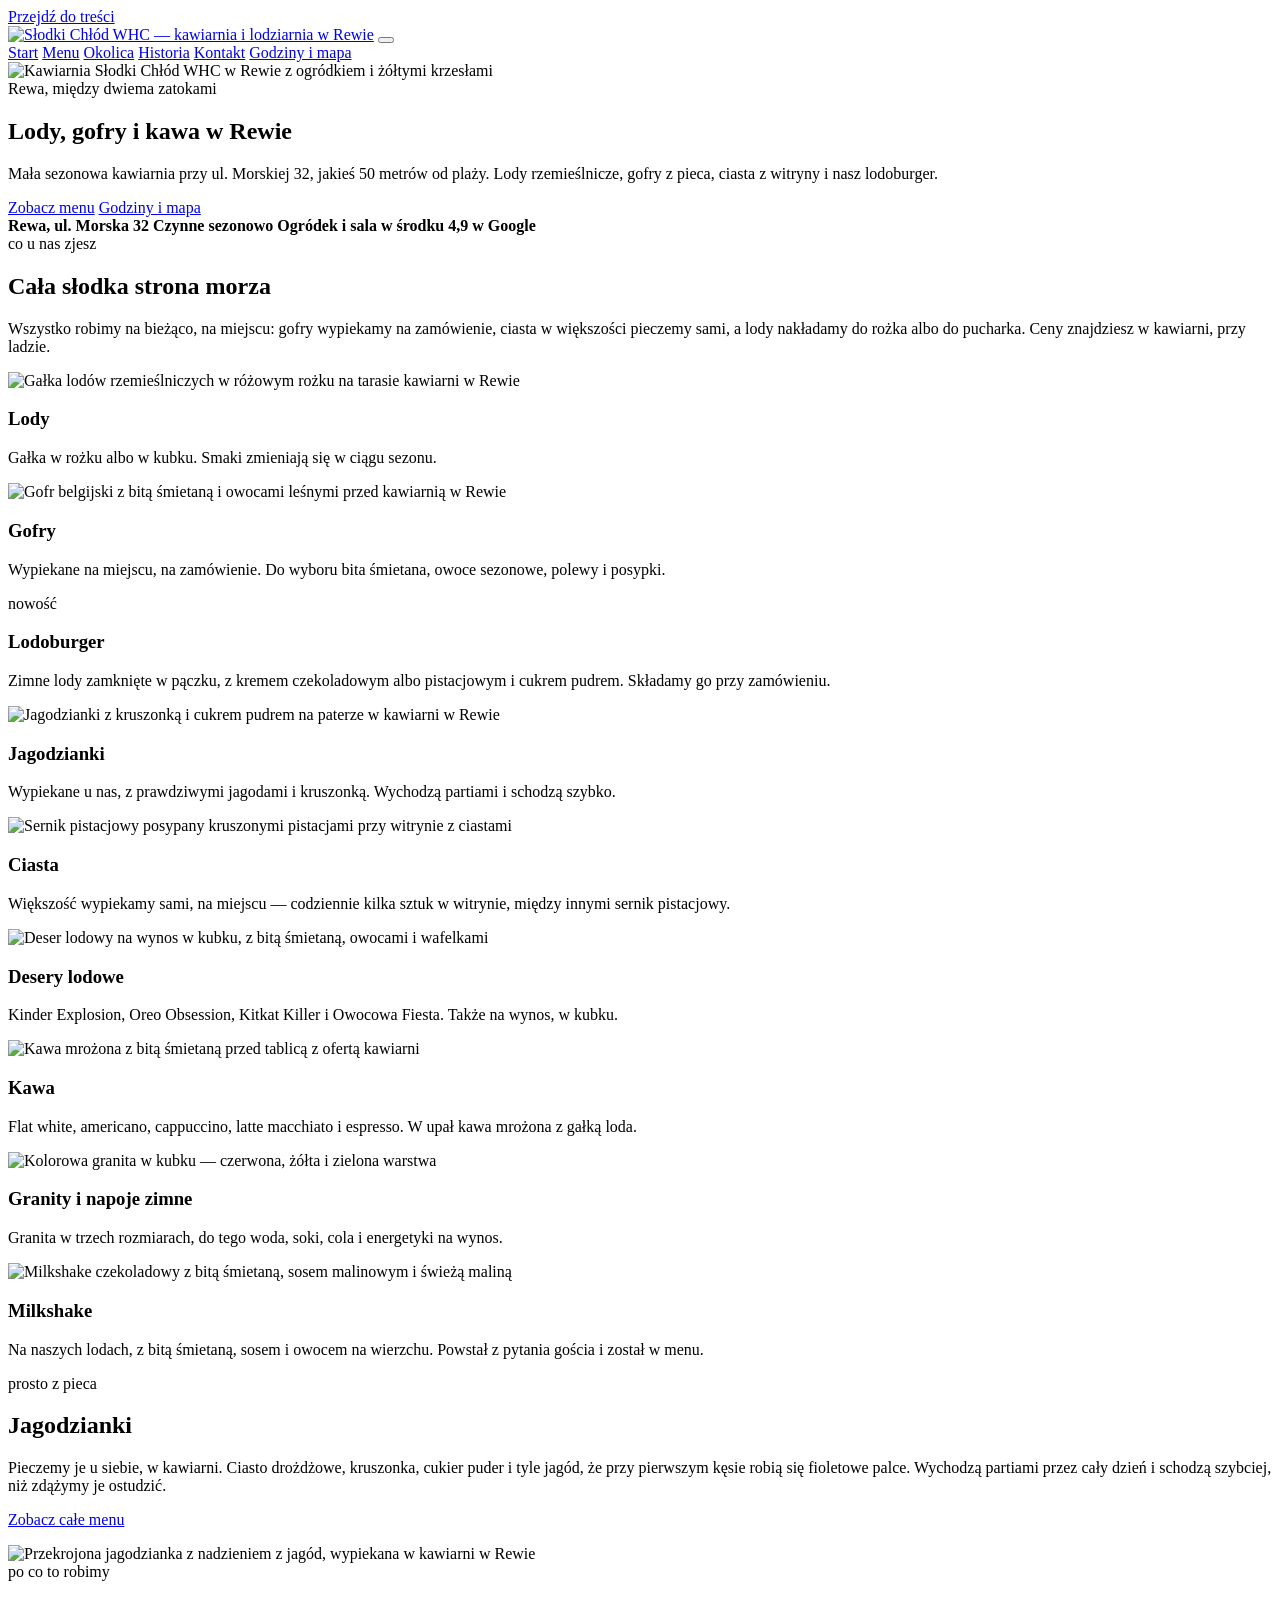
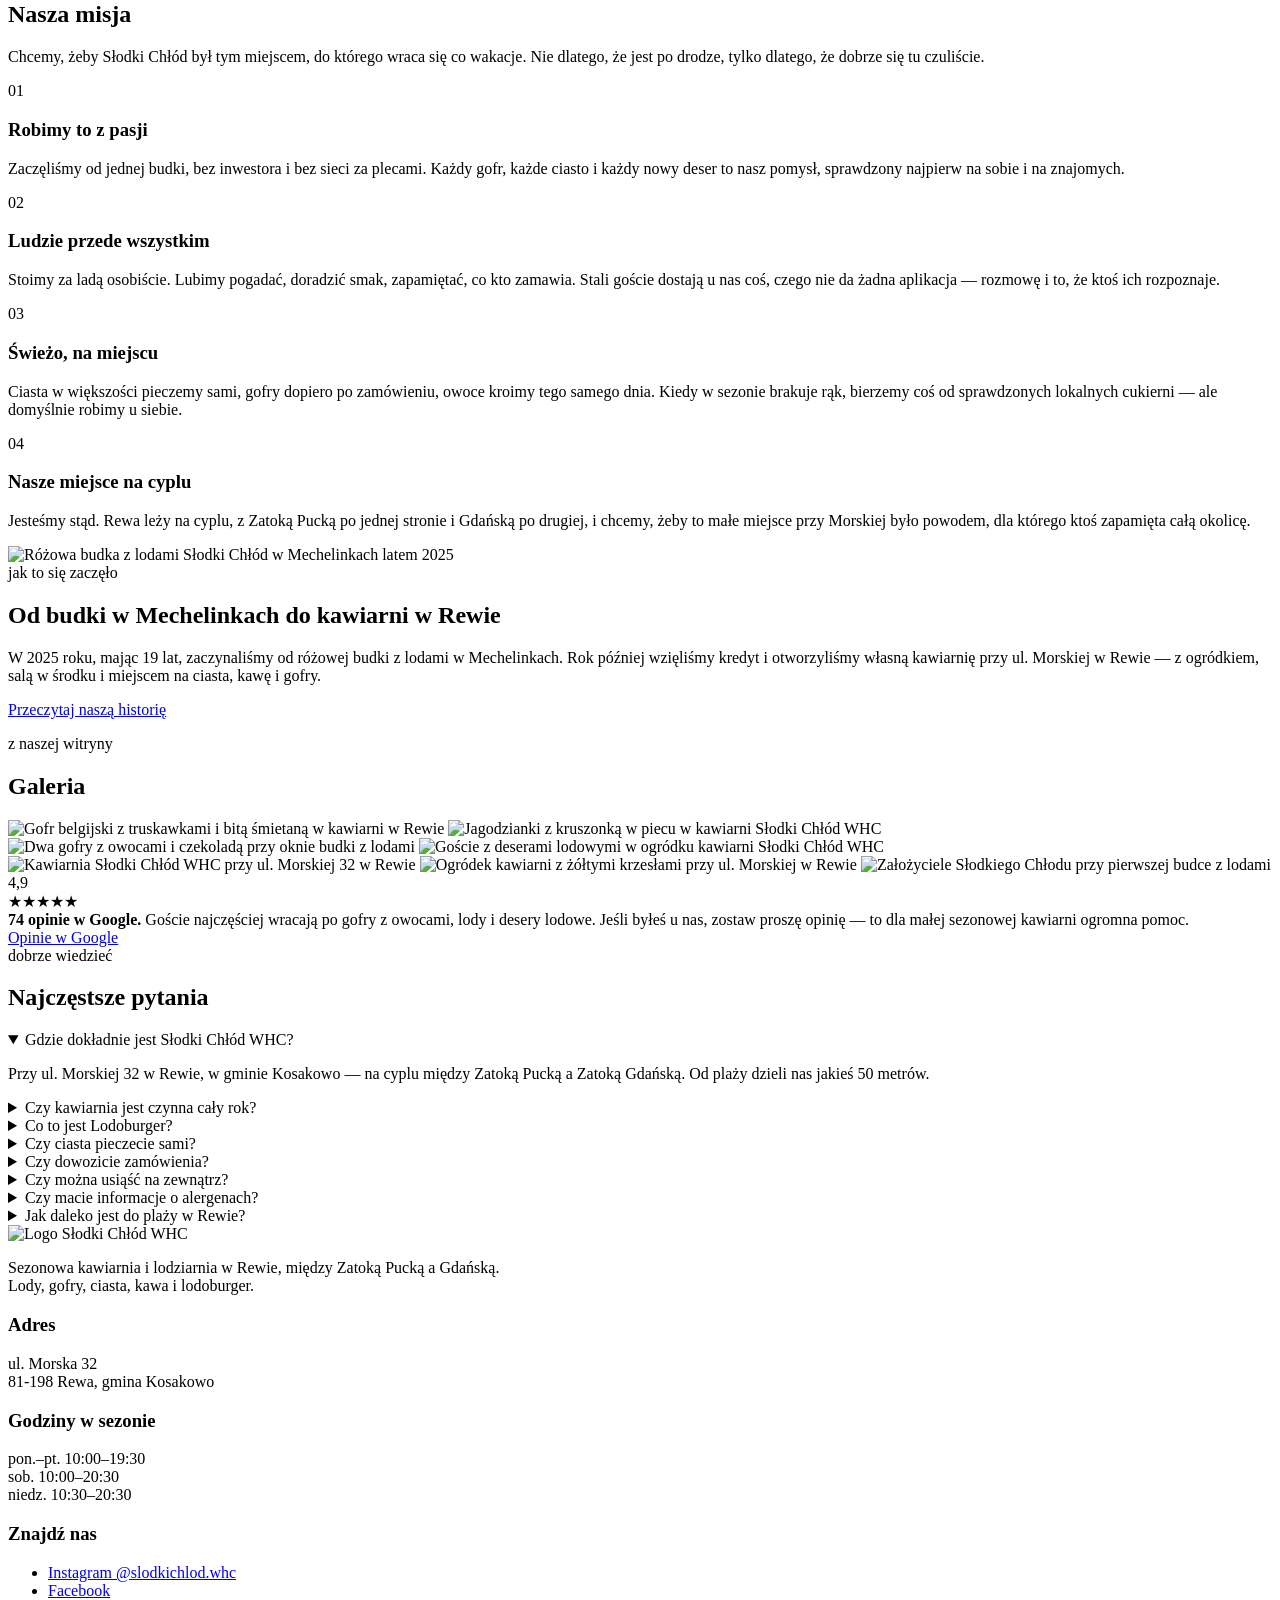
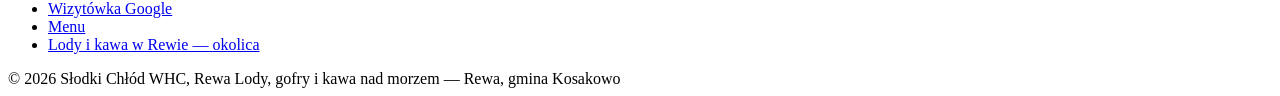
==== index.html @ b5b35a10 "pierwsza wersja strony" ====
<!DOCTYPE html>
<html lang="pl">
<head>
<meta charset="UTF-8">
<meta name="viewport" content="width=device-width, initial-scale=1">
<title>Lody, gofry i kawa w Rewie — Słodki Chłód WHC, ul. Morska 32</title>
<meta name="description" content="Sezonowa kawiarnia i lodziarnia w Rewie, między Zatoką Pucką a Gdańską. Lody rzemieślnicze, gofry belgijskie, lodoburger, ciasta, desery, granity i kawa. ul. Morska 32, 50 metrów od plaży.">
<link rel="canonical" href="https://slodkichlod.pl/index.html">
<meta name="robots" content="index, follow, max-image-preview:large">
<meta name="theme-color" content="#14283A">
<meta name="geo.region" content="PL-PM">
<meta name="geo.placename" content="Rewa">
<meta name="geo.position" content="54.6327;18.5076">

<meta property="og:type" content="website">
<meta property="og:locale" content="pl_PL">
<meta property="og:site_name" content="Słodki Chłód WHC">
<meta property="og:title" content="Lody, gofry i kawa w Rewie — Słodki Chłód WHC, ul. Morska 32">
<meta property="og:description" content="Sezonowa kawiarnia i lodziarnia w Rewie, między Zatoką Pucką a Gdańską. Lody rzemieślnicze, gofry belgijskie, lodoburger, ciasta, desery, granity i kawa. ul. Morska 32, 50 metrów od plaży.">
<meta property="og:url" content="https://slodkichlod.pl/index.html">
<meta property="og:image" content="https://slodkichlod.pl/img/hero-kawiarnia-rewa.jpg">
<meta name="twitter:card" content="summary_large_image">

<link rel="icon" href="img/favicon.svg" type="image/svg+xml">
<link rel="preconnect" href="https://fonts.googleapis.com">
<link rel="preconnect" href="https://fonts.gstatic.com" crossorigin>
<link href="https://fonts.googleapis.com/css2?family=Jost:wght@300;400;500;600&family=Caveat:wght@600&display=swap" rel="stylesheet">
<link rel="stylesheet" href="css/style.css">
<link rel="preload" as="image" href="img/hero-kawiarnia-rewa.jpg" fetchpriority="high">
<script type="application/ld+json">
{
  "@context": "https://schema.org",
  "@type": [
    "IceCreamShop",
    "CafeOrCoffeeShop"
  ],
  "@id": "https://slodkichlod.pl/#kawiarnia",
  "name": "Słodki Chłód WHC",
  "description": "Sezonowa kawiarnia i lodziarnia w Rewie, na cyplu między Zatoką Pucką a Gdańską. Lody rzemieślnicze, gofry belgijskie, lodoburger, ciasta, desery lodowe, granity i kawa.",
  "url": "https://slodkichlod.pl/",
  "image": "https://slodkichlod.pl/img/hero-kawiarnia-rewa.jpg",
  "logo": "https://slodkichlod.pl/img/og.jpg",
  "priceRange": "$$",
  "servesCuisine": [
    "Lody",
    "Desery",
    "Kawa"
  ],
  "address": {
    "@type": "PostalAddress",
    "streetAddress": "ul. Morska 32",
    "addressLocality": "Rewa",
    "postalCode": "81-198",
    "addressRegion": "pomorskie",
    "addressCountry": "PL"
  },
  "geo": {
    "@type": "GeoCoordinates",
    "latitude": 54.6327,
    "longitude": 18.5076
  },
  "hasMap": "https://maps.google.com/?cid=13379244063060758510",
  "hasMenu": "https://slodkichlod.pl/menu.html",
  "publicAccess": true,
  "smokingAllowed": false,
  "currenciesAccepted": "PLN",
  "sameAs": [
    "https://www.instagram.com/slodkichlod.whc/",
    "https://www.facebook.com/share/1Cun2fCpQW/"
  ],
  "areaServed": [
    "Rewa",
    "Mechelinki",
    "Kosakowo",
    "Mosty",
    "Pierwoszyno",
    "Puck",
    "Gdynia"
  ],
  "openingHoursSpecification": [
    {
      "@type": "OpeningHoursSpecification",
      "dayOfWeek": [
        "Monday",
        "Tuesday",
        "Wednesday",
        "Thursday",
        "Friday"
      ],
      "opens": "10:00",
      "closes": "19:30"
    },
    {
      "@type": "OpeningHoursSpecification",
      "dayOfWeek": "Saturday",
      "opens": "10:00",
      "closes": "20:30"
    },
    {
      "@type": "OpeningHoursSpecification",
      "dayOfWeek": "Sunday",
      "opens": "10:30",
      "closes": "20:30"
    }
  ]
}
</script>
<script type="application/ld+json">
{
  "@context": "https://schema.org",
  "@type": "FAQPage",
  "mainEntity": [
    {
      "@type": "Question",
      "name": "Gdzie dokładnie jest Słodki Chłód WHC?",
      "acceptedAnswer": {
        "@type": "Answer",
        "text": "Przy ul. Morskiej 32 w Rewie, w gminie Kosakowo — na cyplu między Zatoką Pucką a Zatoką Gdańską. Od plaży dzieli nas jakieś 50 metrów."
      }
    },
    {
      "@type": "Question",
      "name": "Czy kawiarnia jest czynna cały rok?",
      "acceptedAnswer": {
        "@type": "Answer",
        "text": "Nie, działamy sezonowo. Otwieramy wiosną i pracujemy przez całe wakacje aż do końca sezonu. Aktualne godziny podajemy na Instagramie @slodkichlod.whc i w wizytówce Google."
      }
    },
    {
      "@type": "Question",
      "name": "Co to jest Lodoburger?",
      "acceptedAnswer": {
        "@type": "Answer",
        "text": "Zimne lody zamknięte w pączku, z kremem czekoladowym albo pistacjowym i cukrem pudrem. Składamy go u nas, na miejscu, na świeżych pączkach."
      }
    },
    {
      "@type": "Question",
      "name": "Czy ciasta pieczecie sami?",
      "acceptedAnswer": {
        "@type": "Answer",
        "text": "Prawie wszystkie wypiekamy u siebie, w kawiarni. W szczycie sezonu zdarza się, że wspomagamy się sprawdzonymi lokalnymi dostawcami, ale domyślnie ciasto w witrynie jest nasze."
      }
    },
    {
      "@type": "Question",
      "name": "Czy dowozicie zamówienia?",
      "acceptedAnswer": {
        "@type": "Answer",
        "text": "Nie, nie mamy dowozu. Wszystko wydajemy na miejscu — możesz zjeść u nas w ogródku albo wziąć na wynos i iść z tym na plażę."
      }
    },
    {
      "@type": "Question",
      "name": "Czy można usiąść na zewnątrz?",
      "acceptedAnswer": {
        "@type": "Answer",
        "text": "Tak. Przed kawiarnią mamy ogródek ze stolikami, a w środku salę z miejscami siedzącymi."
      }
    },
    {
      "@type": "Question",
      "name": "Czy macie informacje o alergenach?",
      "acceptedAnswer": {
        "@type": "Answer",
        "text": "Tak. Pełną listę alergenów dla lodów, gofrów, dodatków i ciast udostępniamy na miejscu, wystarczy poprosić obsługę przed zamówieniem."
      }
    },
    {
      "@type": "Question",
      "name": "Jak daleko jest do plaży w Rewie?",
      "acceptedAnswer": {
        "@type": "Answer",
        "text": "Około 50 metrów. Wychodzisz od nas i praktycznie jesteś na plaży."
      }
    }
  ]
}
</script>
</head>
<body>
<a class="pomin" href="#tresc">Przejdź do treści</a>
<header class="top">
  <div class="wrap top__in">
    <a class="marka" href="index.html"><img src="img/logo.png" alt="Słodki Chłód WHC — kawiarnia i lodziarnia w Rewie" width="900" height="496"></a>
    <button class="burger" aria-label="Menu" aria-expanded="false"><span></span><span></span><span></span></button>
    <nav class="menu-gl" aria-label="Menu główne">
    <a href="index.html" aria-current="page">Start</a>
    <a href="menu.html">Menu</a>
    <a href="okolica.html">Okolica</a>
    <a href="historia.html">Historia</a>
    <a href="kontakt.html">Kontakt</a>
      <a class="top__cta" href="kontakt.html">Godziny i mapa</a>
    </nav>
  </div>
</header>
<main id="tresc">

<section class="hero">
  <img class="hero__foto" src="img/hero-kawiarnia-rewa.jpg" alt="Kawiarnia Słodki Chłód WHC w Rewie z ogródkiem i żółtymi krzesłami" width="1700" height="956" fetchpriority="high">
  <div class="wrap hero__in">
    <span class="reka reka--jasny">Rewa, między dwiema zatokami</span>
    <h1>Lody, gofry i kawa w Rewie</h1>
    <p>Mała sezonowa kawiarnia przy ul. Morskiej 32, jakieś 50 metrów od plaży. Lody rzemieślnicze, gofry z pieca, ciasta z witryny i nasz lodoburger.</p>
    <div class="hero__akcje">
      <a class="btn" href="menu.html">Zobacz menu</a>
      <a class="btn btn--duch" href="kontakt.html">Godziny i mapa</a>
    </div>
  </div>
</section>

<div class="pasek">
  <div class="wrap pasek__in">
    <span><strong>Rewa, ul. Morska 32</strong></span>
    <span><strong>Czynne sezonowo</strong></span>
    <span><strong>Ogródek i sala w środku</strong></span>
    <span><strong>4,9 w Google</strong></span>
  </div>
</div>

<section>
  <div class="wrap">
    <div class="sek__glowa reveal">
      <span class="reka">co u nas zjesz</span>
      <h2>Cała słodka strona morza</h2>
      <p class="lead">Wszystko robimy na bieżąco, na miejscu: gofry wypiekamy na zamówienie, ciasta w większości pieczemy sami, a lody nakładamy do rożka albo do pucharka. Ceny znajdziesz w kawiarni, przy ladzie.</p>
    </div>
    <div class="kafle">
      <article class="kafel reveal">
        <img src="img/lody-rzemieslnicze-rewa.jpg" alt="Gałka lodów rzemieślniczych w różowym rożku na tarasie kawiarni w Rewie" loading="lazy" width="1275" height="1700">
        <div class="kafel__tresc"><h3>Lody</h3><p>Gałka w rożku albo w kubku. Smaki zmieniają się w ciągu sezonu.</p></div>
      </article>
      <article class="kafel reveal">
        <img src="img/gofr-owoce-lesne.jpg" alt="Gofr belgijski z bitą śmietaną i owocami leśnymi przed kawiarnią w Rewie" loading="lazy" width="956" height="1700">
        <div class="kafel__tresc"><h3>Gofry</h3><p>Wypiekane na miejscu, na zamówienie. Do wyboru bita śmietana, owoce sezonowe, polewy i posypki.</p></div>
      </article>
      <article class="kafel kafel--tekst reveal">
        <div class="kafel__tresc">
          <span class="reka reka--jasny">nowość</span>
          <h3>Lodoburger</h3>
          <p>Zimne lody zamknięte w pączku, z kremem czekoladowym albo pistacjowym i cukrem pudrem. Składamy go przy zamówieniu.</p>
        </div>
      </article>
      <article class="kafel reveal">
        <img src="img/jagodzianki-patera.jpg" alt="Jagodzianki z kruszonką i cukrem pudrem na paterze w kawiarni w Rewie" loading="lazy" width="1275" height="1700">
        <div class="kafel__tresc"><h3>Jagodzianki</h3><p>Wypiekane u nas, z prawdziwymi jagodami i kruszonką. Wychodzą partiami i schodzą szybko.</p></div>
      </article>
      <article class="kafel reveal">
        <img src="img/sernik-pistacjowy.jpg" alt="Sernik pistacjowy posypany kruszonymi pistacjami przy witrynie z ciastami" loading="lazy" width="534" height="950">
        <div class="kafel__tresc"><h3>Ciasta</h3><p>Większość wypiekamy sami, na miejscu — codziennie kilka sztuk w witrynie, między innymi sernik pistacjowy.</p></div>
      </article>
      <article class="kafel reveal">
        <img src="img/deser-na-wynos.jpg" alt="Deser lodowy na wynos w kubku, z bitą śmietaną, owocami i wafelkami" loading="lazy" width="562" height="1000">
        <div class="kafel__tresc"><h3>Desery lodowe</h3><p>Kinder Explosion, Oreo Obsession, Kitkat Killer i Owocowa Fiesta. Także na wynos, w kubku.</p></div>
      </article>
      <article class="kafel reveal">
        <img src="img/kawa-mrozona.jpg" alt="Kawa mrożona z bitą śmietaną przed tablicą z ofertą kawiarni" loading="lazy" width="750" height="1000">
        <div class="kafel__tresc"><h3>Kawa</h3><p>Flat white, americano, cappuccino, latte macchiato i espresso. W upał kawa mrożona z gałką loda.</p></div>
      </article>
      <article class="kafel reveal">
        <img src="img/granita.jpg" alt="Kolorowa granita w kubku — czerwona, żółta i zielona warstwa" loading="lazy" width="1900" height="1267">
        <div class="kafel__tresc"><h3>Granity i napoje zimne</h3><p>Granita w trzech rozmiarach, do tego woda, soki, cola i energetyki na wynos.</p></div>
      </article>
      <article class="kafel reveal">
        <img src="img/milkshake.jpg" alt="Milkshake czekoladowy z bitą śmietaną, sosem malinowym i świeżą maliną" loading="lazy" width="1080" height="1409">
        <div class="kafel__tresc"><h3>Milkshake</h3><p>Na naszych lodach, z bitą śmietaną, sosem i owocem na wierzchu. Powstał z pytania gościa i został w menu.</p></div>
      </article>
    </div>
  </div>
</section>

<section class="tablica">
  <div class="wrap">
    <div class="duo">
      <div class="reveal">
        <span class="reka reka--jasny">prosto z pieca</span>
        <h2>Jagodzianki</h2>
        <p>Pieczemy je u siebie, w kawiarni. Ciasto drożdżowe, kruszonka, cukier puder i tyle jagód, że przy pierwszym kęsie robią się fioletowe palce. Wychodzą partiami przez cały dzień i schodzą szybciej, niż zdążymy je ostudzić.</p>
        <p><a class="btn" href="menu.html">Zobacz całe menu</a></p>
      </div>
      <img class="reveal" src="img/jagodzianka-przekroj.jpg" alt="Przekrojona jagodzianka z nadzieniem z jagód, wypiekana w kawiarni w Rewie" loading="lazy" width="1200" height="1600">
    </div>
  </div>
</section>

<section class="misja">
  <div class="wrap">
    <div class="sek__glowa reveal">
      <span class="reka">po co to robimy</span>
      <h2>Nasza misja</h2>
      <p class="lead">Chcemy, żeby Słodki Chłód był tym miejscem, do którego wraca się co wakacje. Nie dlatego, że jest po drodze, tylko dlatego, że dobrze się tu czuliście.</p>
    </div>
    <div class="wartosci">
      <div class="wartosc reveal">
        <span class="wartosc__nr">01</span>
        <h3>Robimy to z pasji</h3>
        <p>Zaczęliśmy od jednej budki, bez inwestora i bez sieci za plecami. Każdy gofr, każde ciasto i każdy nowy deser to nasz pomysł, sprawdzony najpierw na sobie i na znajomych.</p>
      </div>
      <div class="wartosc reveal">
        <span class="wartosc__nr">02</span>
        <h3>Ludzie przede wszystkim</h3>
        <p>Stoimy za ladą osobiście. Lubimy pogadać, doradzić smak, zapamiętać, co kto zamawia. Stali goście dostają u nas coś, czego nie da żadna aplikacja — rozmowę i to, że ktoś ich rozpoznaje.</p>
      </div>
      <div class="wartosc reveal">
        <span class="wartosc__nr">03</span>
        <h3>Świeżo, na miejscu</h3>
        <p>Ciasta w większości pieczemy sami, gofry dopiero po zamówieniu, owoce kroimy tego samego dnia. Kiedy w sezonie brakuje rąk, bierzemy coś od sprawdzonych lokalnych cukierni — ale domyślnie robimy u siebie.</p>
      </div>
      <div class="wartosc reveal">
        <span class="wartosc__nr">04</span>
        <h3>Nasze miejsce na cyplu</h3>
        <p>Jesteśmy stąd. Rewa leży na cyplu, z Zatoką Pucką po jednej stronie i Gdańską po drugiej, i chcemy, żeby to małe miejsce przy Morskiej było powodem, dla którego ktoś zapamięta całą okolicę.</p>
      </div>
    </div>
  </div>
</section>

<section>
  <div class="wrap">
    <div class="duo duo--szeroki">
      <img class="reveal" src="img/budka-mechelinki.jpg" alt="Różowa budka z lodami Słodki Chłód w Mechelinkach latem 2025" loading="lazy" width="1000" height="750">
      <div class="reveal">
        <span class="reka">jak to się zaczęło</span>
        <h2>Od budki w Mechelinkach do kawiarni w Rewie</h2>
        <p>W 2025 roku, mając 19 lat, zaczynaliśmy od różowej budki z lodami w Mechelinkach. Rok później wzięliśmy kredyt i otworzyliśmy własną kawiarnię przy ul. Morskiej w Rewie — z ogródkiem, salą w środku i miejscem na ciasta, kawę i gofry.</p>
        <p><a class="btn btn--ciemny" href="historia.html">Przeczytaj naszą historię</a></p>
      </div>
    </div>
  </div>
</section>

<section style="padding-top:0">
  <div class="wrap">
    <div class="sek__glowa reveal">
      <span class="reka">z naszej witryny</span>
      <h2>Galeria</h2>
    </div>
    <div class="galeria reveal">
  <img src="img/gofr-truskawki.jpg" alt="Gofr belgijski z truskawkami i bitą śmietaną w kawiarni w Rewie" loading="lazy" width="1275" height="1700">
  <img src="img/jagodzianki-piekarnik.jpg" alt="Jagodzianki z kruszonką w piecu w kawiarni Słodki Chłód WHC" loading="lazy" width="1600" height="1200">
  <img src="img/gofry-przy-budce.jpg" alt="Dwa gofry z owocami i czekoladą przy oknie budki z lodami" loading="lazy" width="648" height="1000">
  <img src="img/goscie-desery.jpg" alt="Goście z deserami lodowymi w ogródku kawiarni Słodki Chłód WHC" loading="lazy" width="1275" height="1700">
  <img src="img/kawiarnia-front.jpg" alt="Kawiarnia Słodki Chłód WHC przy ul. Morskiej 32 w Rewie" loading="lazy" width="1200" height="675">
  <img src="img/kawiarnia-ogrodek.jpg" alt="Ogródek kawiarni z żółtymi krzesłami przy ul. Morskiej w Rewie" loading="lazy" width="950" height="534">
  <img src="img/zalozyciele-budka.jpg" alt="Założyciele Słodkiego Chłodu przy pierwszej budce z lodami" loading="lazy" width="759" height="1000">
    </div>
  </div>
</section>

<section style="padding-top:0">
  <div class="wrap">
    <div class="ocena reveal">
      <div>
        <div class="ocena__nota">4,9</div>
        <div class="gwiazdki" aria-hidden="true">★★★★★</div>
      </div>
      <div style="flex:1;min-width:240px">
        <p style="margin:0"><strong>74 opinie w Google.</strong> Goście najczęściej wracają po gofry z owocami, lody i desery lodowe. Jeśli byłeś u nas, zostaw proszę opinię — to dla małej sezonowej kawiarni ogromna pomoc.</p>
      </div>
      <a class="btn btn--ciemny" href="https://maps.google.com/?cid=13379244063060758510" rel="noopener">Opinie w Google</a>
    </div>
  </div>
</section>

<section style="padding-top:0">
  <div class="wrap">
    <div class="sek__glowa reveal">
      <span class="reka">dobrze wiedzieć</span>
      <h2>Najczęstsze pytania</h2>
    </div>
    <div class="faq reveal">
      <details open><summary>Gdzie dokładnie jest Słodki Chłód WHC?</summary><p>Przy ul. Morskiej 32 w Rewie, w gminie Kosakowo — na cyplu między Zatoką Pucką a Zatoką Gdańską. Od plaży dzieli nas jakieś 50 metrów.</p></details>
      <details><summary>Czy kawiarnia jest czynna cały rok?</summary><p>Nie, działamy sezonowo. Otwieramy wiosną i pracujemy przez całe wakacje aż do końca sezonu. Aktualne godziny podajemy na Instagramie i w wizytówce Google.</p></details>
      <details><summary>Co to jest Lodoburger?</summary><p>Zimne lody zamknięte w pączku, z kremem czekoladowym albo pistacjowym i cukrem pudrem. Składamy go u nas, na miejscu, na świeżych pączkach.</p></details>
      <details><summary>Czy ciasta pieczecie sami?</summary><p>Prawie wszystkie wypiekamy u siebie, w kawiarni. W szczycie sezonu zdarza się, że wspomagamy się sprawdzonymi lokalnymi dostawcami, ale domyślnie ciasto w witrynie jest nasze.</p></details>
      <details><summary>Czy dowozicie zamówienia?</summary><p>Nie, nie mamy dowozu. Wszystko wydajemy na miejscu — możesz zjeść u nas w ogródku albo wziąć na wynos i iść z tym na plażę.</p></details>
      <details><summary>Czy można usiąść na zewnątrz?</summary><p>Tak. Przed kawiarnią mamy ogródek ze stolikami, a w środku salę z miejscami siedzącymi.</p></details>
      <details><summary>Czy macie informacje o alergenach?</summary><p>Tak. Pełną listę alergenów dla lodów, gofrów, dodatków i ciast udostępniamy na miejscu — wystarczy poprosić obsługę przed zamówieniem.</p></details>
      <details><summary>Jak daleko jest do plaży w Rewie?</summary><p>Około 50 metrów. Wychodzisz od nas i praktycznie jesteś na plaży.</p></details>
    </div>
  </div>
</section>
</main>
<footer class="stopka">
  <div class="wrap">
    <div class="stopka__siatka">
      <div>
        <img class="stopka__logo" src="img/logo-jasne.png" alt="Logo Słodki Chłód WHC" width="900" height="496" loading="lazy">
        <p>Sezonowa kawiarnia i lodziarnia w Rewie, między Zatoką Pucką a Gdańską.<br>Lody, gofry, ciasta, kawa i lodoburger.</p>
      </div>
      <div>
        <h3>Adres</h3>
        <p>ul. Morska 32<br>81-198 Rewa, gmina Kosakowo</p>
      </div>
      <div>
        <h3>Godziny w sezonie</h3>
        <p>pon.–pt. 10:00–19:30<br>sob. 10:00–20:30<br>niedz. 10:30–20:30</p>
      </div>
      <div>
        <h3>Znajdź nas</h3>
        <ul>
          <li><a href="https://www.instagram.com/slodkichlod.whc/" rel="noopener">Instagram @slodkichlod.whc</a></li>
          <li><a href="https://www.facebook.com/share/1Cun2fCpQW/" rel="noopener">Facebook</a></li>
          <li><a href="https://maps.google.com/?cid=13379244063060758510" rel="noopener">Wizytówka Google</a></li>
          <li><a href="menu.html">Menu</a></li>
          <li><a href="okolica.html">Lody i kawa w Rewie — okolica</a></li>
        </ul>
      </div>
    </div>
    <div class="stopka__dol">
      <span>© 2026 Słodki Chłód WHC, Rewa</span>
      <span>Lody, gofry i kawa nad morzem — Rewa, gmina Kosakowo</span>
    </div>
  </div>
</footer>
<script src="js/main.js"></script>
</body>
</html>
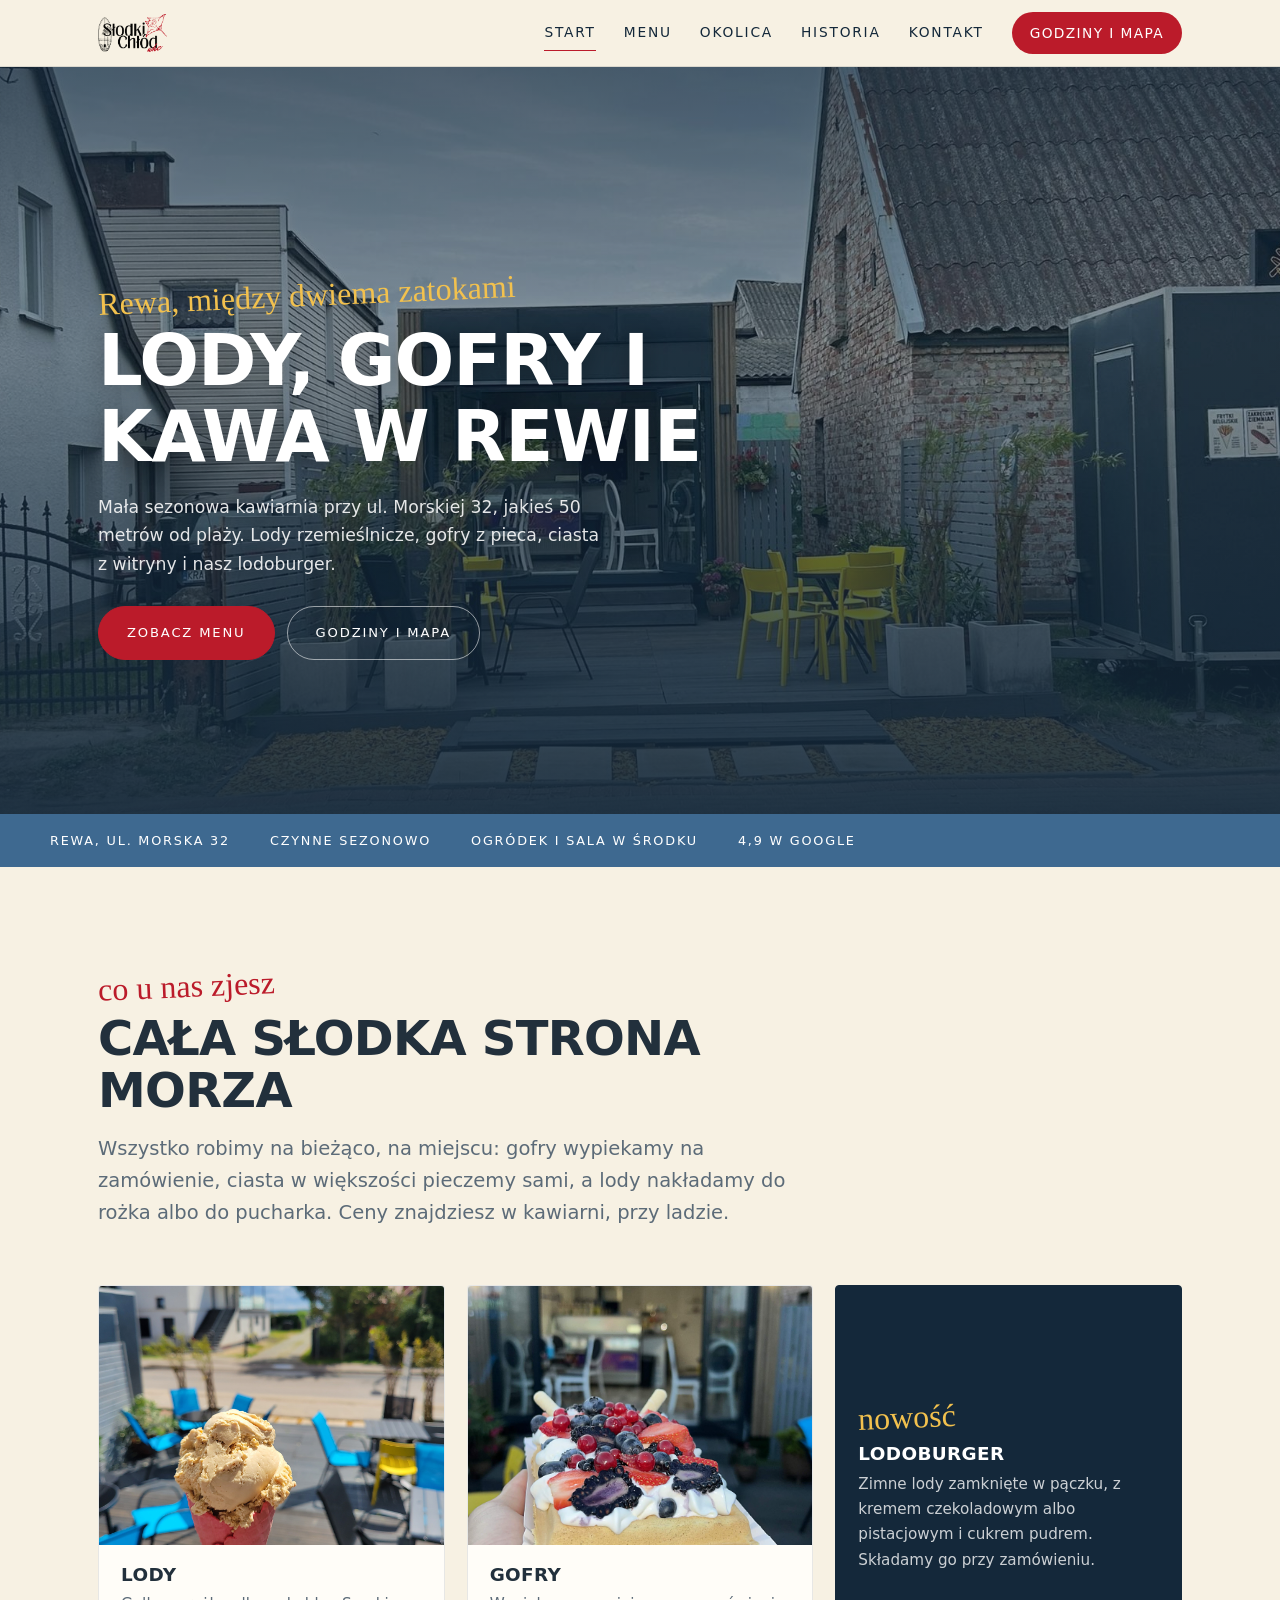
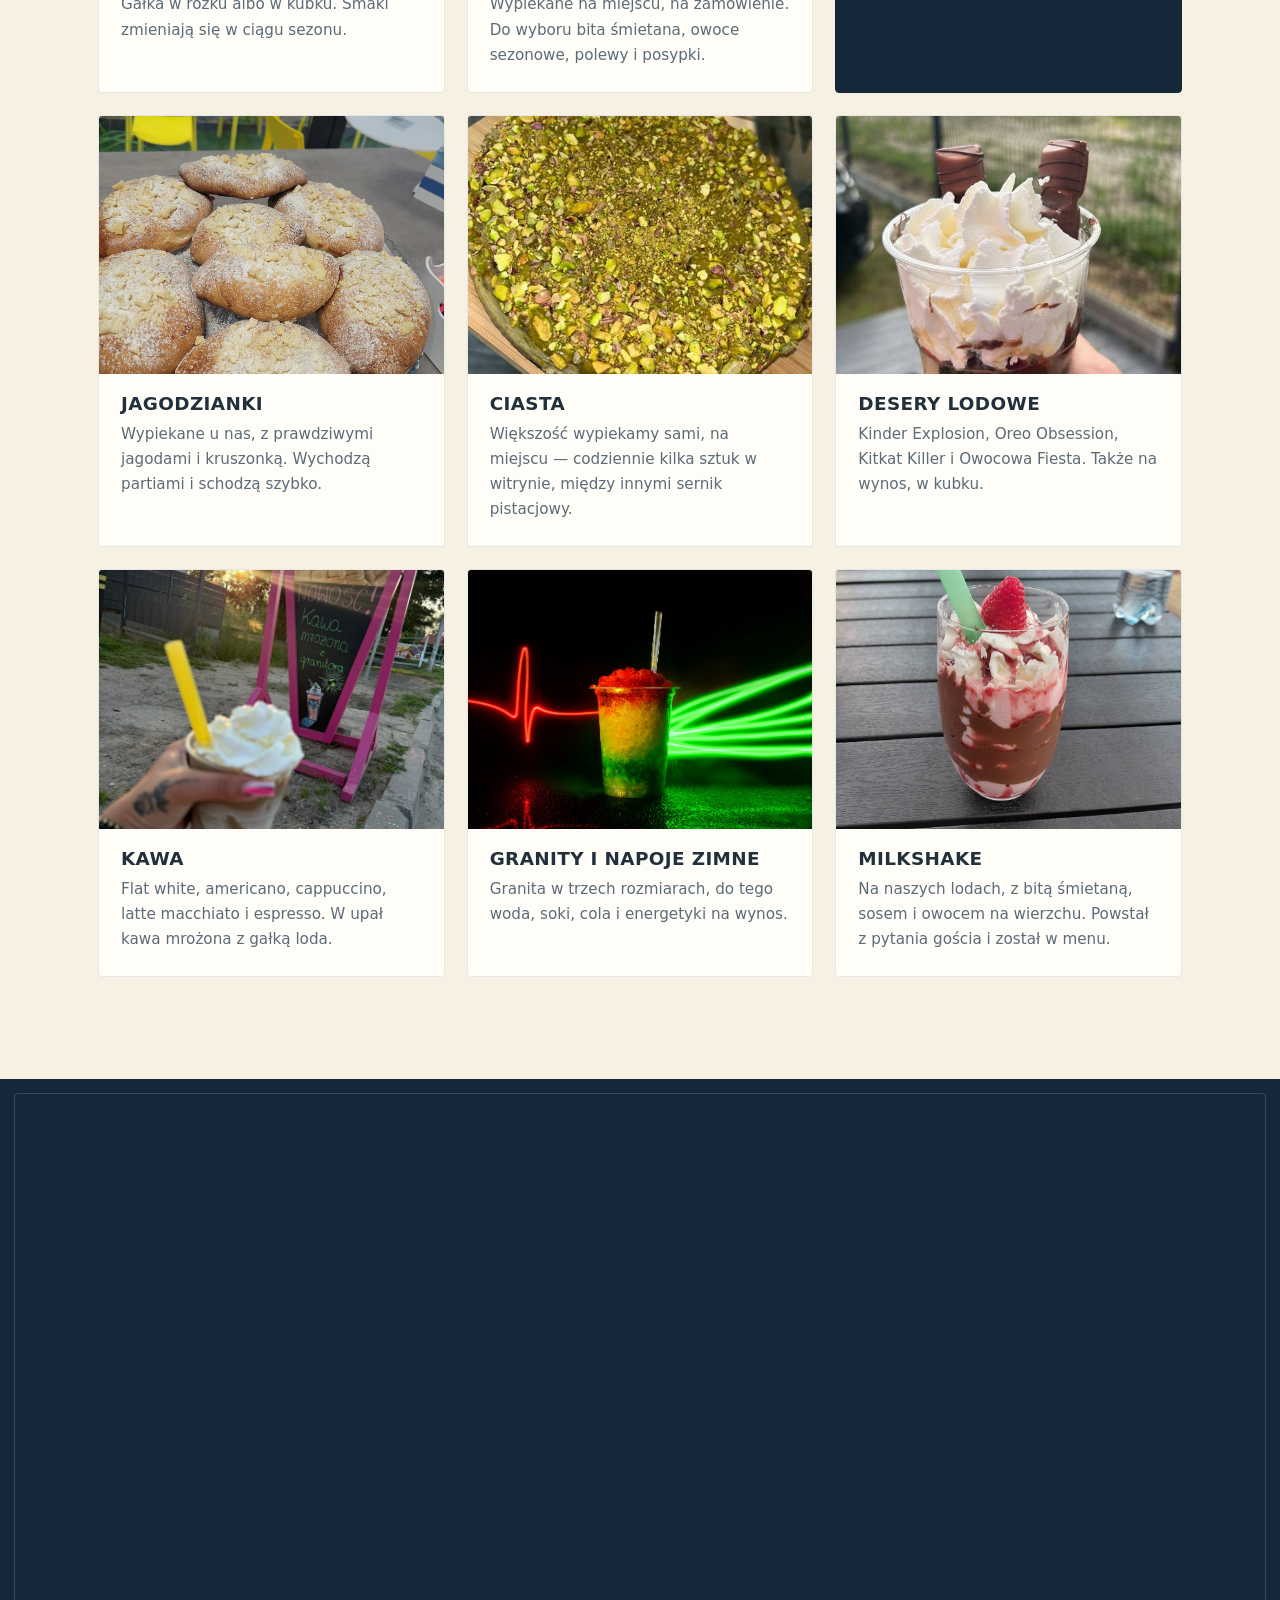
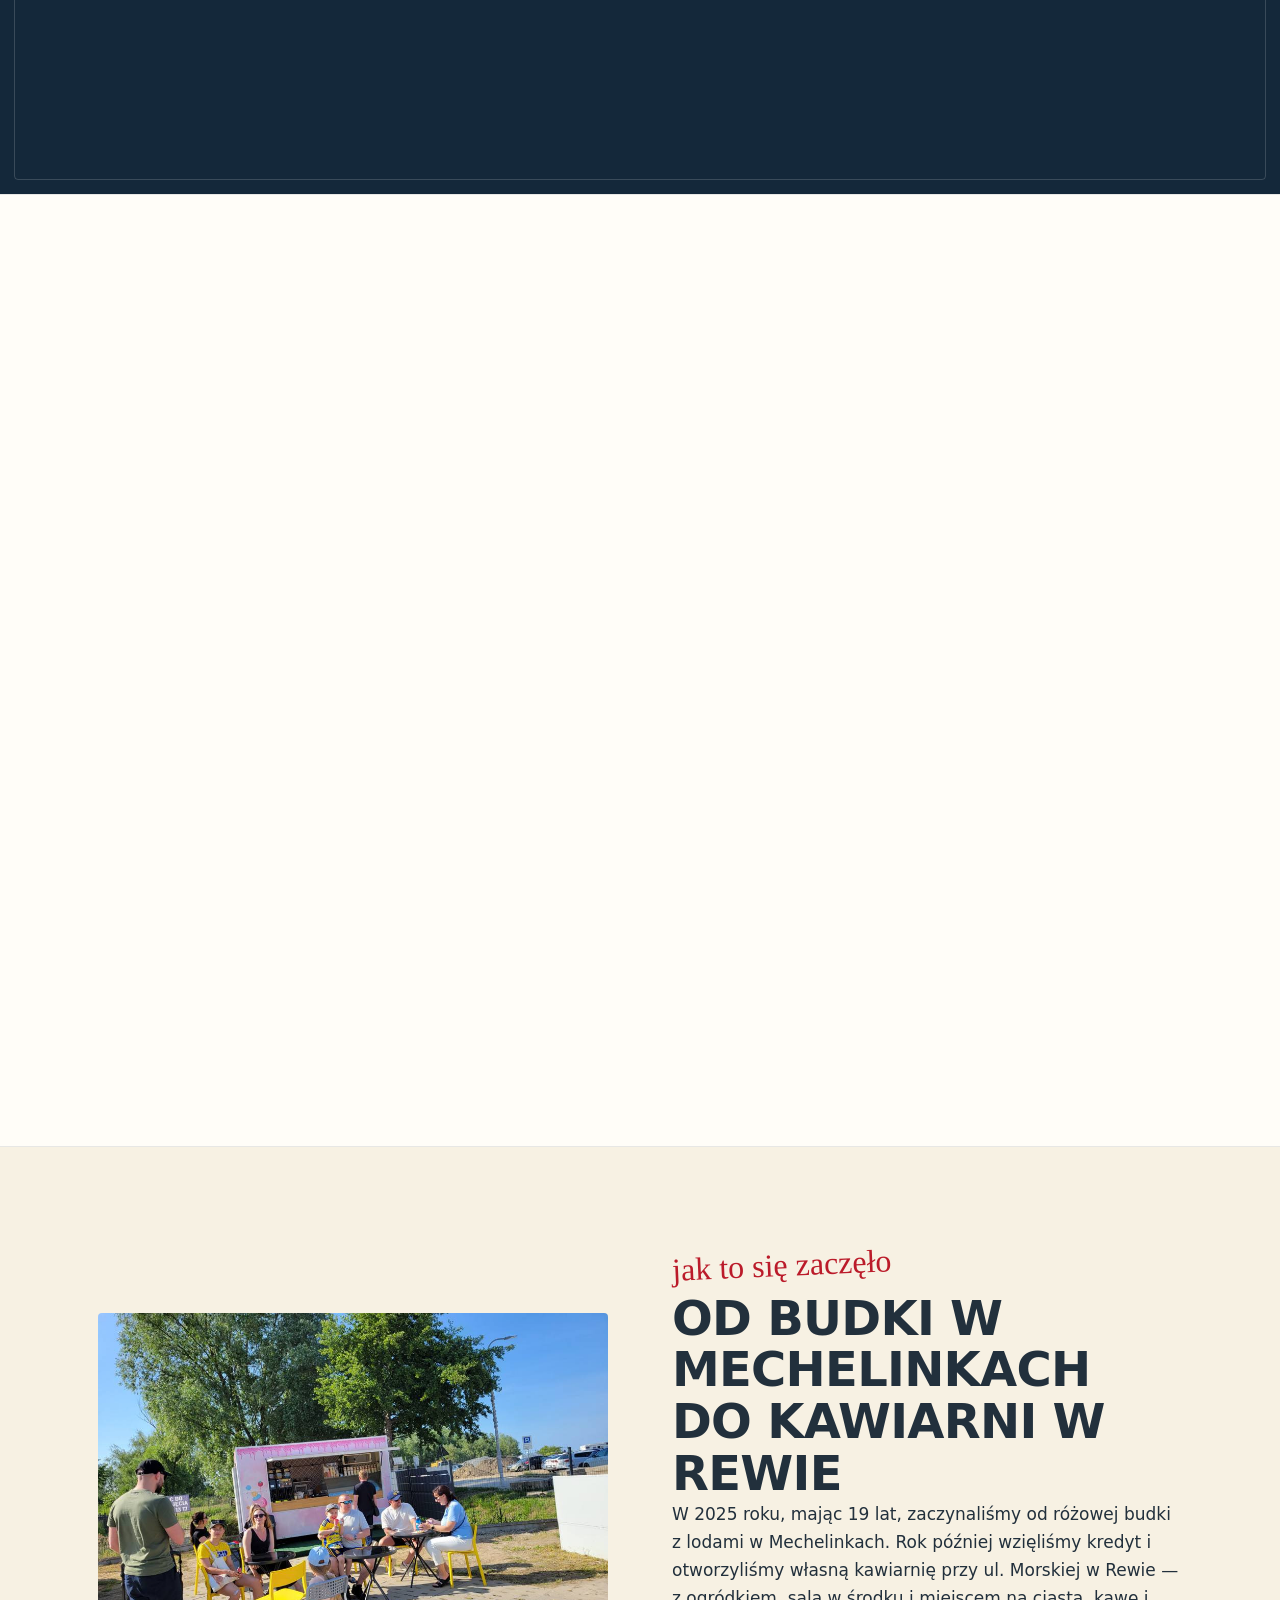
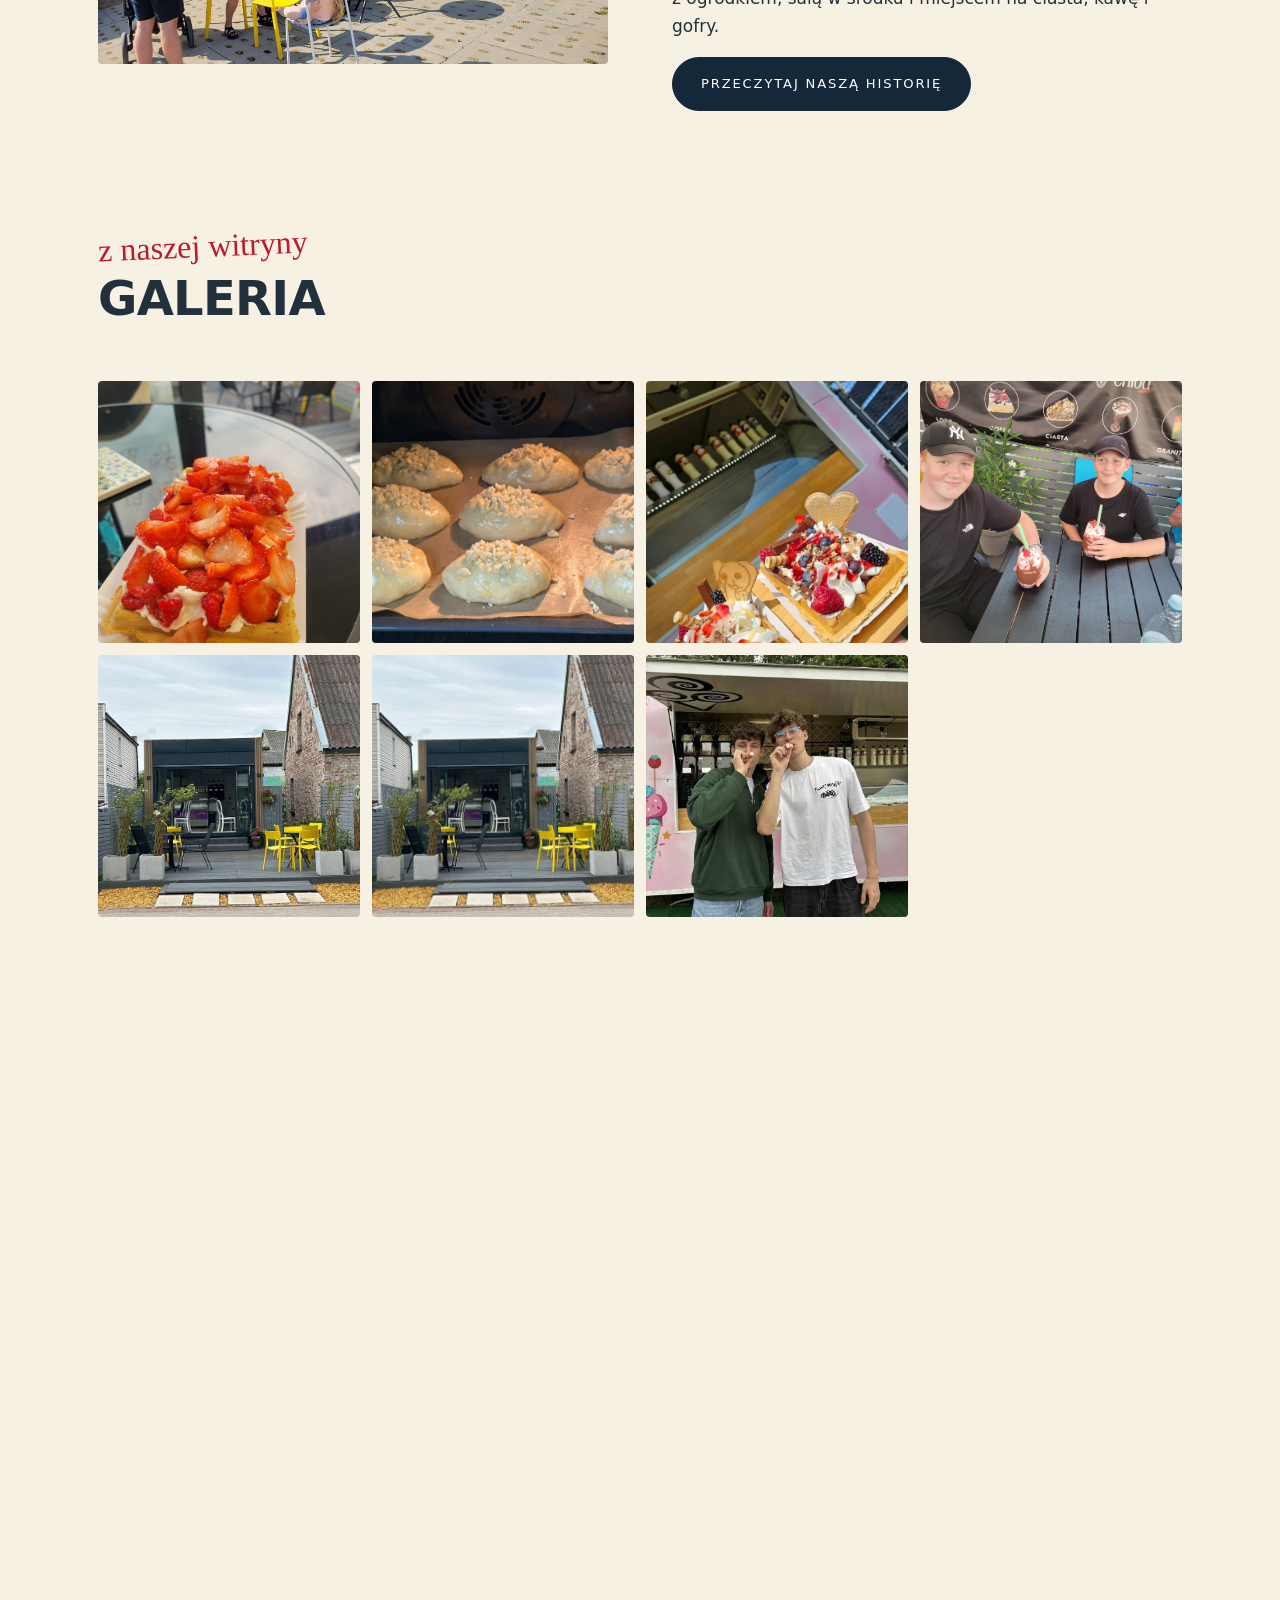
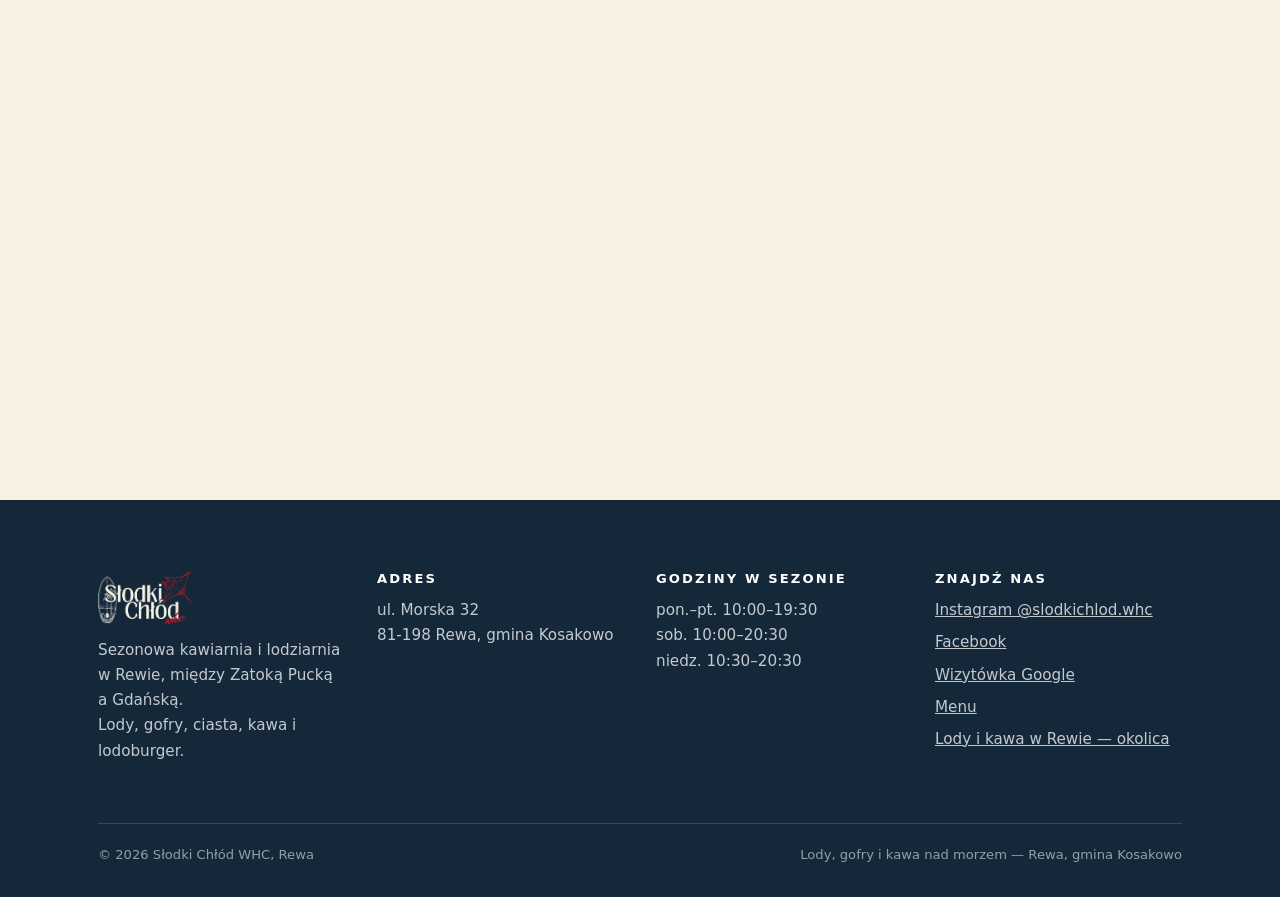
==== commit fbea921d: "Kotwica #godziny + poprawiony link do wizytowki Google" ====
--- a/index.html
+++ b/index.html
@@ -59,7 +59,7 @@
     "latitude": 54.6327,
     "longitude": 18.5076
   },
-  "hasMap": "https://maps.google.com/?cid=13379244063060758510",
+  "hasMap": "https://maps.google.com/?cid=13379716697447746030",
   "hasMenu": "https://slodkichlod.pl/menu.html",
   "publicAccess": true,
   "smokingAllowed": false,
@@ -190,7 +190,7 @@
     <a href="okolica.html">Okolica</a>
     <a href="historia.html">Historia</a>
     <a href="kontakt.html">Kontakt</a>
-      <a class="top__cta" href="kontakt.html">Godziny i mapa</a>
+      <a class="top__cta" href="kontakt.html#godziny">Godziny i mapa</a>
     </nav>
   </div>
 </header>
@@ -204,7 +204,7 @@
     <p>Mała sezonowa kawiarnia przy ul. Morskiej 32, jakieś 50 metrów od plaży. Lody rzemieślnicze, gofry z pieca, ciasta z witryny i nasz lodoburger.</p>
     <div class="hero__akcje">
       <a class="btn" href="menu.html">Zobacz menu</a>
-      <a class="btn btn--duch" href="kontakt.html">Godziny i mapa</a>
+      <a class="btn btn--duch" href="kontakt.html#godziny">Godziny i mapa</a>
     </div>
   </div>
 </section>
@@ -357,7 +357,7 @@
       <div style="flex:1;min-width:240px">
         <p style="margin:0"><strong>74 opinie w Google.</strong> Goście najczęściej wracają po gofry z owocami, lody i desery lodowe. Jeśli byłeś u nas, zostaw proszę opinię — to dla małej sezonowej kawiarni ogromna pomoc.</p>
       </div>
-      <a class="btn btn--ciemny" href="https://maps.google.com/?cid=13379244063060758510" rel="noopener">Opinie w Google</a>
+      <a class="btn btn--ciemny" href="https://maps.google.com/?cid=13379716697447746030" rel="noopener">Opinie w Google</a>
     </div>
   </div>
 </section>
@@ -401,7 +401,7 @@
         <ul>
           <li><a href="https://www.instagram.com/slodkichlod.whc/" rel="noopener">Instagram @slodkichlod.whc</a></li>
           <li><a href="https://www.facebook.com/share/1Cun2fCpQW/" rel="noopener">Facebook</a></li>
-          <li><a href="https://maps.google.com/?cid=13379244063060758510" rel="noopener">Wizytówka Google</a></li>
+          <li><a href="https://maps.google.com/?cid=13379716697447746030" rel="noopener">Wizytówka Google</a></li>
           <li><a href="menu.html">Menu</a></li>
           <li><a href="okolica.html">Lody i kawa w Rewie — okolica</a></li>
         </ul>
--- a/css/style.css
+++ b/css/style.css
@@ -0,0 +1,263 @@
+/* ==========================================================
+   Słodki Chłód WHC — Rewa
+   Paleta i typografia zgodne z identyfikacją marki
+   ========================================================== */
+
+:root{
+  --piasek:      #F7F1E3;
+  --piasek-ciem: #E9DFC8;
+  --papier:      #FFFDF8;
+  --granat:      #14283A;
+  --stal:        #3E6990;
+  --czerwien:    #BB1B2A;
+  --tekst:       #22303C;
+  --tekst-jasny: #5C6B78;
+
+  --max: 1180px;
+  --pad: clamp(20px, 5vw, 48px);
+  --r: 4px;
+
+  --display: 'Jost', system-ui, sans-serif;
+  --pismo: 'Caveat', cursive;
+}
+
+*,*::before,*::after{box-sizing:border-box}
+
+html{scroll-behavior:smooth}
+
+body{
+  margin:0;
+  background:var(--piasek);
+  color:var(--tekst);
+  font-family:var(--display);
+  font-weight:400;
+  font-size:17px;
+  line-height:1.65;
+  -webkit-font-smoothing:antialiased;
+}
+
+img{max-width:100%;height:auto;display:block}
+a{color:inherit}
+
+.wrap{max-width:var(--max);margin:0 auto;padding-left:var(--pad);padding-right:var(--pad)}
+
+h1,h2,h3{font-weight:600;line-height:1.08;letter-spacing:-.015em;margin:0}
+h1{font-size:clamp(2.4rem,6.4vw,4.4rem);text-transform:uppercase}
+h2{font-size:clamp(1.9rem,4.2vw,3rem);text-transform:uppercase}
+h3{font-size:1.15rem;text-transform:uppercase;letter-spacing:.02em}
+p{margin:0 0 1em}
+.lead{font-size:clamp(1.05rem,2vw,1.22rem);color:var(--tekst-jasny);max-width:62ch}
+
+/* Napis odręczny — jak na naszej tablicy przed wejściem */
+.reka{
+  font-family:var(--pismo);
+  font-size:clamp(1.5rem,3vw,2rem);
+  color:var(--czerwien);
+  line-height:1;
+  display:inline-block;
+  transform:rotate(-2.5deg);
+  margin-bottom:.35em;
+}
+.reka--jasny{color:#F2C14E}
+
+/* ---------- Nagłówek ---------- */
+.top{
+  position:sticky;top:0;z-index:60;
+  background:rgba(247,241,227,.92);
+  backdrop-filter:saturate(1.4) blur(10px);
+  border-bottom:1px solid rgba(20,40,58,.12);
+}
+.top__in{display:flex;align-items:center;gap:24px;min-height:66px}
+.marka{display:flex;align-items:baseline;gap:7px;text-decoration:none;font-weight:600;
+  text-transform:uppercase;letter-spacing:.06em;font-size:1.02rem;color:var(--granat)}
+.marka span{font-family:var(--pismo);font-size:1.5rem;color:var(--czerwien);text-transform:lowercase;letter-spacing:0}
+.menu-gl{margin-left:auto;display:flex;align-items:center;gap:28px}
+.menu-gl a{
+  text-decoration:none;font-size:.86rem;text-transform:uppercase;letter-spacing:.13em;
+  color:var(--granat);padding:6px 0;border-bottom:1.5px solid transparent;
+}
+.menu-gl a:hover{border-color:var(--czerwien)}
+.menu-gl a[aria-current="page"]{border-color:var(--czerwien)}
+.top__cta{
+  background:var(--czerwien);color:#fff !important;border:0 !important;
+  padding:10px 18px !important;border-radius:100px;letter-spacing:.1em !important;
+}
+.top__cta:hover{background:#9d1523}
+.burger{display:none;margin-left:auto;background:none;border:1px solid rgba(20,40,58,.2);
+  border-radius:var(--r);width:44px;height:40px;cursor:pointer;padding:0}
+.burger span{display:block;width:20px;height:1.5px;background:var(--granat);margin:4px auto}
+
+/* ---------- Hero ---------- */
+.hero{position:relative;min-height:min(84vh,720px);display:flex;align-items:flex-end;
+  background:var(--granat);overflow:hidden}
+.hero__foto{position:absolute;inset:0;width:100%;height:100%;object-fit:cover;opacity:.62}
+.hero::after{content:"";position:absolute;inset:0;
+  background:linear-gradient(180deg,rgba(20,40,58,.55) 0%,rgba(20,40,58,.15) 38%,rgba(20,40,58,.9) 100%)}
+.hero__in{position:relative;z-index:2;color:#fff;padding-top:110px;padding-bottom:52px;width:100%}
+.hero h1{max-width:16ch;text-shadow:0 2px 24px rgba(0,0,0,.3)}
+.hero p{max-width:46ch;color:rgba(255,255,255,.88);margin-top:18px;font-size:1.08rem}
+.hero__akcje{display:flex;flex-wrap:wrap;gap:12px;margin-top:28px}
+
+.btn{
+  display:inline-block;text-decoration:none;font-size:.82rem;text-transform:uppercase;
+  letter-spacing:.14em;padding:15px 28px;border-radius:100px;transition:.18s;
+  background:var(--czerwien);color:#fff;border:1.5px solid var(--czerwien);
+}
+.btn:hover{background:#9d1523;border-color:#9d1523}
+.btn--duch{background:transparent;color:#fff;border-color:rgba(255,255,255,.55)}
+.btn--duch:hover{background:rgba(255,255,255,.12);border-color:#fff}
+.btn--ciemny{background:var(--granat);border-color:var(--granat)}
+.btn--ciemny:hover{background:#0c1a27;border-color:#0c1a27}
+
+/* pasek faktów pod hero */
+.pasek{background:var(--stal);color:#fff}
+.pasek__in{display:flex;flex-wrap:wrap;gap:8px 40px;padding:16px 0;
+  font-size:.8rem;text-transform:uppercase;letter-spacing:.14em}
+.pasek strong{font-weight:500}
+
+/* ---------- Sekcje ---------- */
+section{padding:clamp(56px,8vw,104px) 0}
+.sek__glowa{max-width:64ch;margin-bottom:clamp(32px,5vw,56px)}
+.sek__glowa p{margin-top:16px}
+
+/* siatka oferty */
+.kafle{display:grid;grid-template-columns:repeat(auto-fill,minmax(260px,1fr));gap:22px}
+.kafel{background:var(--papier);border:1px solid rgba(20,40,58,.1);border-radius:var(--r);
+  overflow:hidden;display:flex;flex-direction:column}
+.kafel img{aspect-ratio:4/3;object-fit:cover;width:100%}
+.kafel__tresc{padding:20px 22px 24px}
+.kafel h3{margin-bottom:8px}
+.kafel p{margin:0;color:var(--tekst-jasny);font-size:.95rem}
+
+/* dwie kolumny tekst + foto */
+.duo{display:grid;grid-template-columns:1fr 1fr;gap:clamp(28px,5vw,64px);align-items:center}
+.duo img{border-radius:var(--r);width:100%;aspect-ratio:4/5;object-fit:cover}
+.duo--szeroki img{aspect-ratio:16/11}
+
+/* tablica kredowa — jak nasz stojak przed kawiarnią */
+.tablica{background:var(--granat);color:#fff;position:relative}
+.tablica::before{content:"";position:absolute;inset:14px;border:1px solid rgba(255,255,255,.16);
+  border-radius:var(--r);pointer-events:none}
+.tablica h2,.tablica h3{color:#fff}
+.tablica p{color:rgba(255,255,255,.78)}
+.tablica .duo img{aspect-ratio:1/1}
+
+/* opinie / ocena */
+.ocena{display:flex;flex-wrap:wrap;align-items:center;gap:18px 28px;
+  background:var(--papier);border:1px solid rgba(20,40,58,.1);border-radius:var(--r);padding:26px 28px}
+.ocena__nota{font-size:3rem;font-weight:600;line-height:1;color:var(--granat)}
+.gwiazdki{color:var(--czerwien);letter-spacing:.15em;font-size:1.1rem}
+
+/* FAQ */
+.faq{border-top:1px solid rgba(20,40,58,.15)}
+.faq details{border-bottom:1px solid rgba(20,40,58,.15);padding:18px 0}
+.faq summary{cursor:pointer;font-weight:500;font-size:1.05rem;list-style:none;
+  display:flex;justify-content:space-between;gap:20px;align-items:center}
+.faq summary::-webkit-details-marker{display:none}
+.faq summary::after{content:"+";color:var(--czerwien);font-size:1.5rem;line-height:1}
+.faq details[open] summary::after{content:"–"}
+.faq details p{margin:12px 0 0;color:var(--tekst-jasny);max-width:70ch}
+
+/* menu — karta */
+.karta{display:grid;grid-template-columns:repeat(auto-fit,minmax(300px,1fr));gap:clamp(28px,4vw,54px)}
+.grupa{border-top:2px solid var(--granat);padding-top:18px}
+.grupa h3{margin-bottom:14px}
+.grupa ul{list-style:none;margin:0;padding:0}
+.grupa li{padding:9px 0;border-bottom:1px dotted rgba(20,40,58,.28);font-size:1rem}
+.grupa li small{display:block;color:var(--tekst-jasny);font-size:.85rem;line-height:1.4}
+.plakietka{display:inline-block;background:var(--czerwien);color:#fff;font-size:.66rem;
+  letter-spacing:.16em;text-transform:uppercase;padding:3px 9px;border-radius:100px;
+  vertical-align:middle;margin-left:8px}
+
+/* galeria */
+.galeria{display:grid;grid-template-columns:repeat(auto-fill,minmax(210px,1fr));gap:12px}
+.galeria img{aspect-ratio:1/1;object-fit:cover;border-radius:var(--r)}
+
+/* kontakt */
+.info{display:grid;grid-template-columns:repeat(auto-fit,minmax(230px,1fr));gap:28px}
+.info h3{margin-bottom:10px}
+.info p{color:var(--tekst-jasny);margin:0}
+.info a{color:var(--stal)}
+.godziny{list-style:none;margin:0;padding:0;max-width:420px}
+.godziny li{display:flex;justify-content:space-between;gap:16px;
+  padding:9px 0;border-bottom:1px dotted rgba(20,40,58,.28)}
+.godziny li b{font-weight:500}
+.mapa{width:100%;height:420px;border:0;border-radius:var(--r);filter:saturate(.85)}
+
+/* oś czasu historii */
+.os{border-left:2px solid var(--piasek-ciem);padding-left:28px;margin-top:40px}
+.os__punkt{position:relative;padding-bottom:44px}
+.os__punkt::before{content:"";position:absolute;left:-35px;top:6px;width:12px;height:12px;
+  border-radius:50%;background:var(--czerwien)}
+.os__rok{font-size:.8rem;letter-spacing:.18em;text-transform:uppercase;color:var(--stal)}
+.os__punkt h3{margin:6px 0 10px}
+.os__punkt p{color:var(--tekst-jasny);max-width:60ch;margin:0}
+
+/* ---------- Stopka ---------- */
+.stopka{background:var(--granat);color:rgba(255,255,255,.75);padding:clamp(44px,6vw,72px) 0 32px;font-size:.95rem}
+.stopka a{color:rgba(255,255,255,.75)}
+.stopka a:hover{color:#fff}
+.stopka__siatka{display:grid;grid-template-columns:repeat(auto-fit,minmax(210px,1fr));gap:32px}
+.stopka h3{color:#fff;margin-bottom:12px;font-size:.82rem;letter-spacing:.16em}
+.stopka ul{list-style:none;padding:0;margin:0}
+.stopka li{margin-bottom:7px}
+.stopka__dol{margin-top:44px;padding-top:20px;border-top:1px solid rgba(255,255,255,.15);
+  display:flex;flex-wrap:wrap;gap:10px 24px;justify-content:space-between;font-size:.82rem;color:rgba(255,255,255,.55)}
+
+/* ---------- Animacja wejścia ---------- */
+.reveal{opacity:0;transform:translateY(18px);transition:opacity .7s ease,transform .7s ease}
+.reveal.jest{opacity:1;transform:none}
+
+/* ---------- Mobile ---------- */
+@media (max-width:860px){
+  .burger{display:block}
+  .menu-gl{position:fixed;inset:66px 0 auto 0;background:var(--piasek);flex-direction:column;
+    align-items:stretch;gap:0;padding:8px var(--pad) 22px;display:none;
+    border-bottom:1px solid rgba(20,40,58,.15)}
+  .menu-gl.otwarte{display:flex}
+  .menu-gl a{padding:14px 0;border-bottom:1px solid rgba(20,40,58,.1);font-size:.95rem}
+  .top__cta{text-align:center;margin-top:14px}
+  .duo{grid-template-columns:1fr}
+  .duo img{aspect-ratio:4/3}
+  .hero__in{padding-top:80px}
+}
+
+@media (prefers-reduced-motion:reduce){
+  *{animation:none !important;transition:none !important;scroll-behavior:auto !important}
+  .reveal{opacity:1;transform:none}
+}
+
+/* dostępność */
+.pomin{position:absolute;left:-9999px}
+.pomin:focus{left:12px;top:12px;z-index:200;background:#fff;padding:10px 16px;border-radius:var(--r)}
+a:focus-visible,button:focus-visible,summary:focus-visible{outline:2px solid var(--czerwien);outline-offset:3px}
+
+/* ---------- Logo ---------- */
+.marka img{height:38px;width:auto}
+.stopka__logo{height:52px;width:auto;margin-bottom:14px}
+@media (max-width:860px){.marka img{height:32px}}
+
+/* ---------- Misja / wartości ---------- */
+.misja{background:var(--papier);border-top:1px solid rgba(20,40,58,.1);border-bottom:1px solid rgba(20,40,58,.1)}
+.wartosci{display:grid;grid-template-columns:repeat(auto-fit,minmax(250px,1fr));gap:clamp(24px,4vw,44px)}
+.wartosc{border-top:2px solid var(--granat);padding-top:16px}
+.wartosc__nr{display:block;font-size:.78rem;letter-spacing:.2em;color:var(--czerwien);margin-bottom:10px}
+.wartosc h3{margin-bottom:10px}
+.wartosc p{color:var(--tekst-jasny);font-size:.97rem;margin:0}
+
+/* cytat */
+.cytat{font-family:var(--pismo);font-size:clamp(1.7rem,4vw,2.6rem);line-height:1.25;
+  color:var(--granat);max-width:22ch;margin:0}
+.tablica .cytat{color:#F2C14E}
+
+/* kafel bez zdjęcia — dla pozycji, do których nie mamy jeszcze fotki */
+.kafel--tekst{background:var(--granat);border-color:var(--granat);justify-content:center;min-height:230px}
+.kafel--tekst h3,.kafel--tekst .reka{color:#fff}
+.kafel--tekst .reka{color:#F2C14E}
+.kafel--tekst p{color:rgba(255,255,255,.78)}
+
+/* prośba "zapytaj, jak czegoś nie ma w menu" */
+.prosba{background:var(--papier);border:1px solid rgba(20,40,58,.12);border-left:4px solid var(--czerwien);
+  border-radius:var(--r);padding:clamp(24px,4vw,38px)}
+.prosba h2{font-size:clamp(1.5rem,3vw,2.1rem);margin-bottom:14px}
+.prosba p{max-width:70ch;color:var(--tekst-jasny);margin:0}
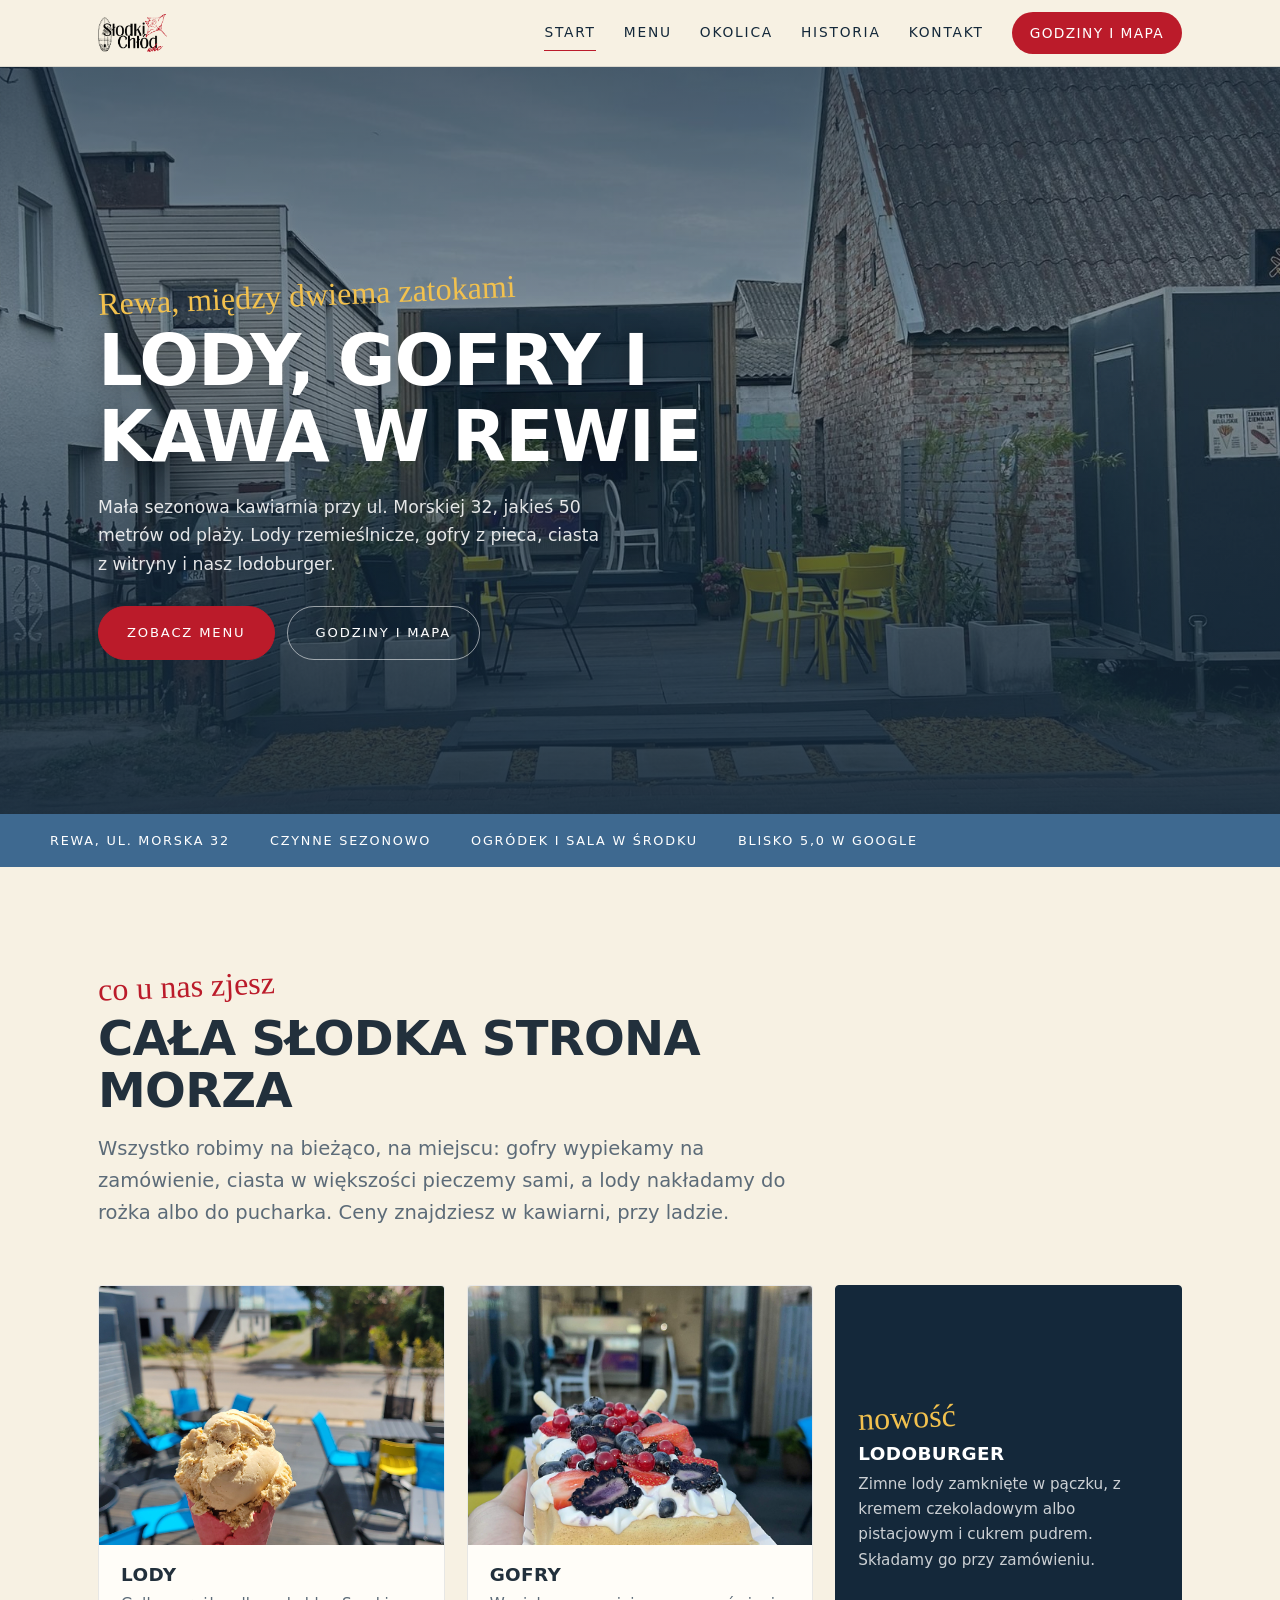
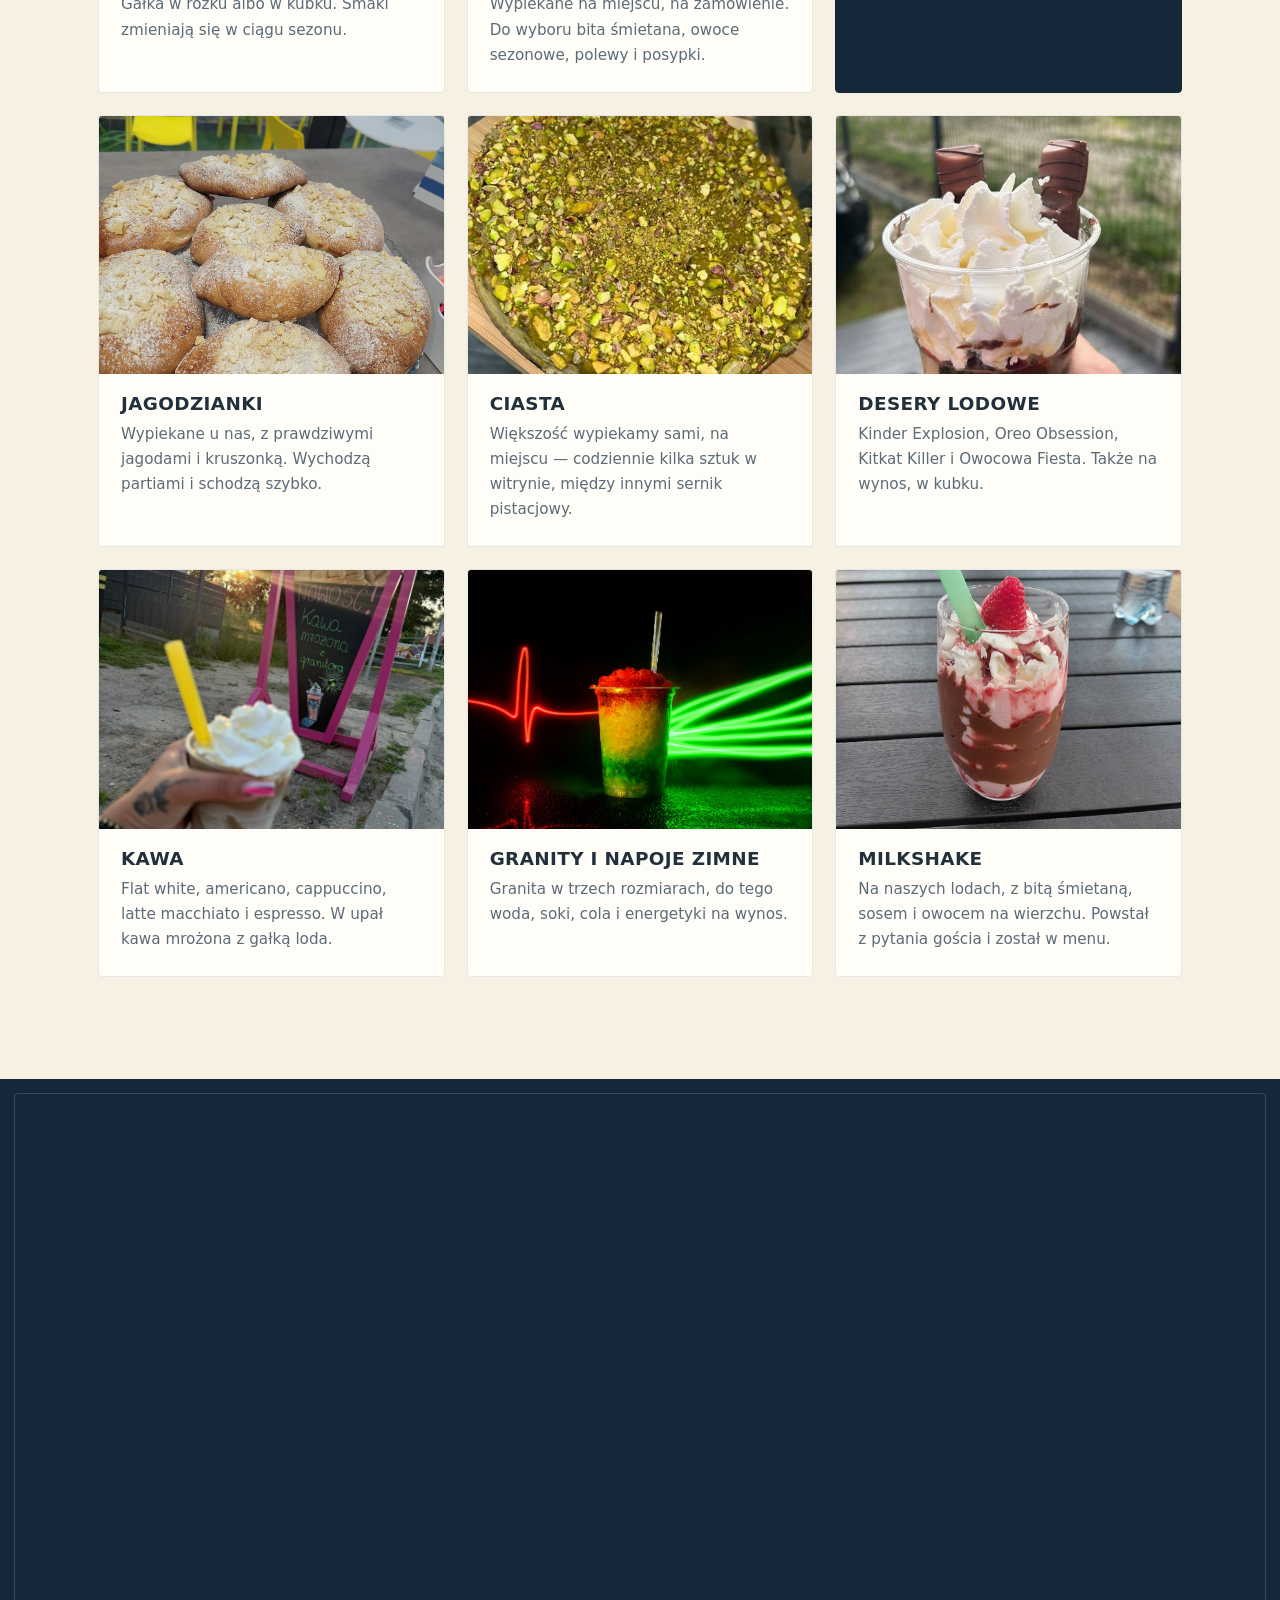
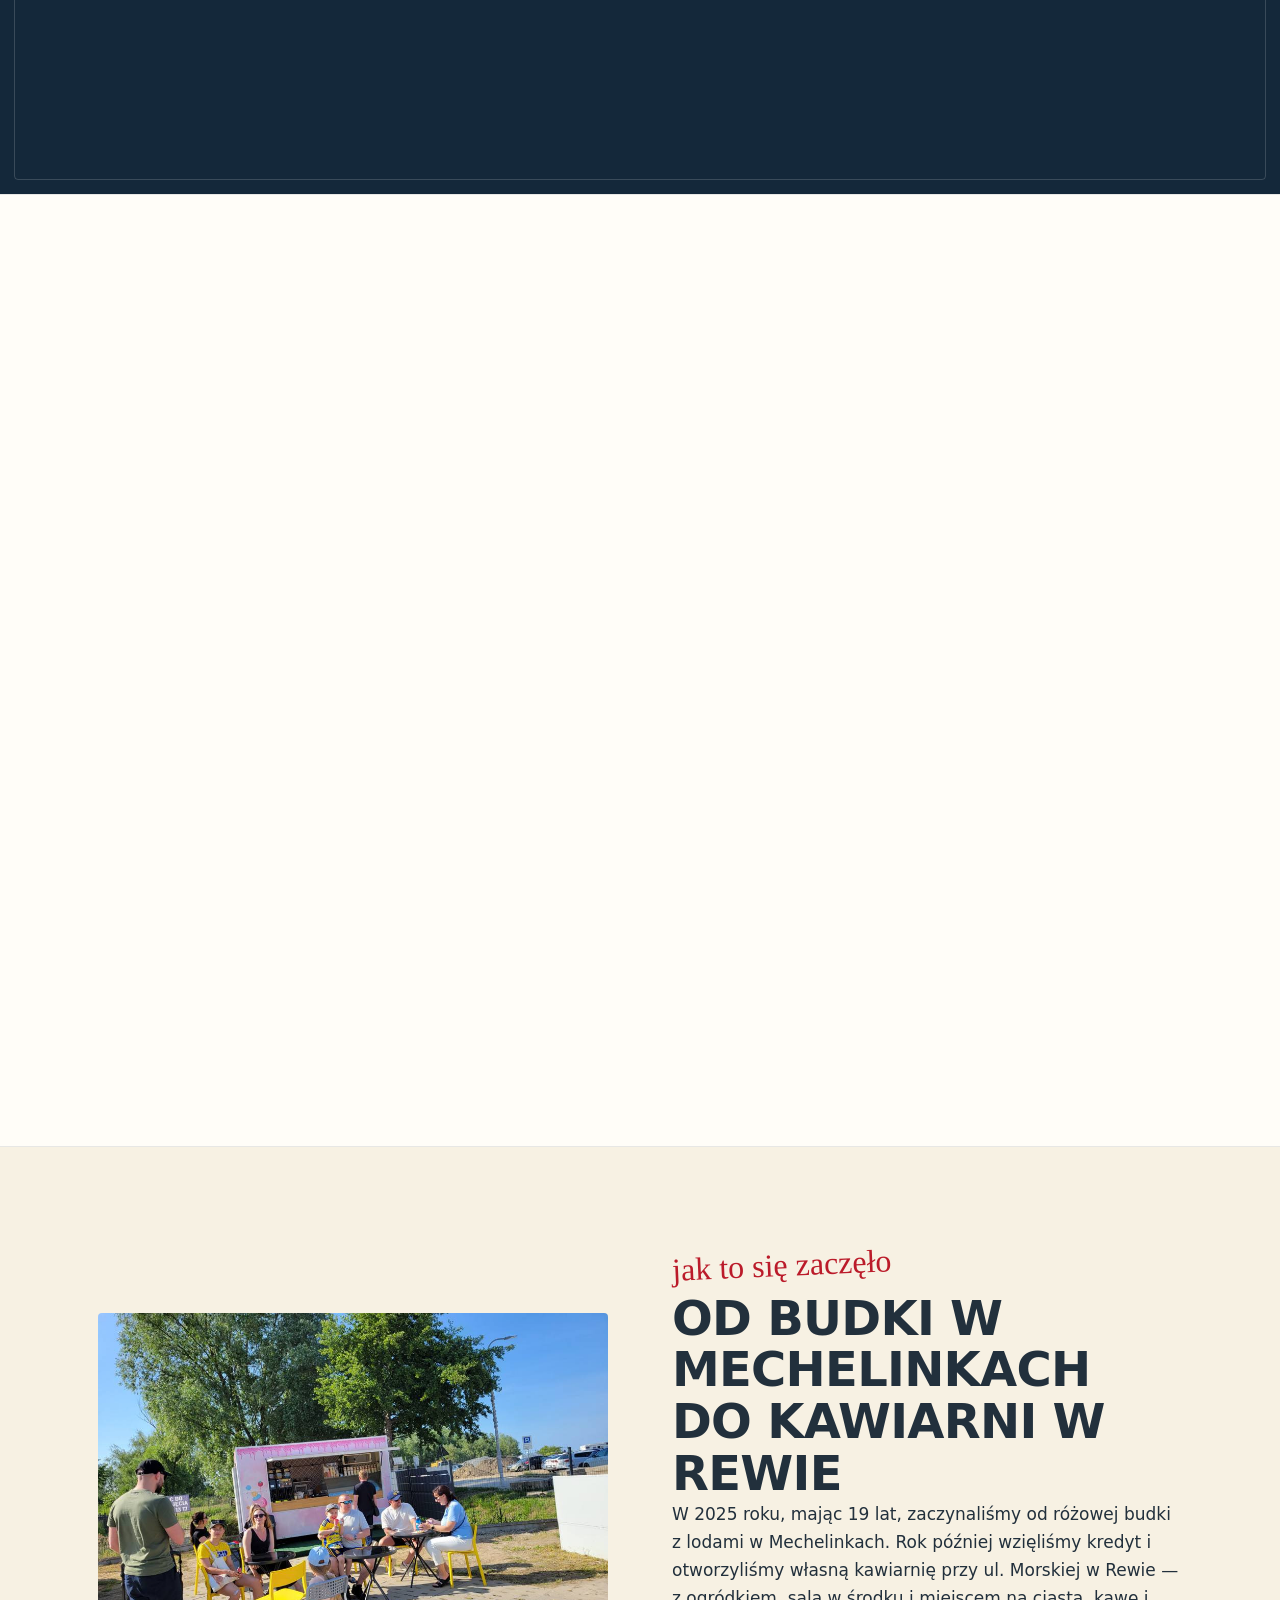
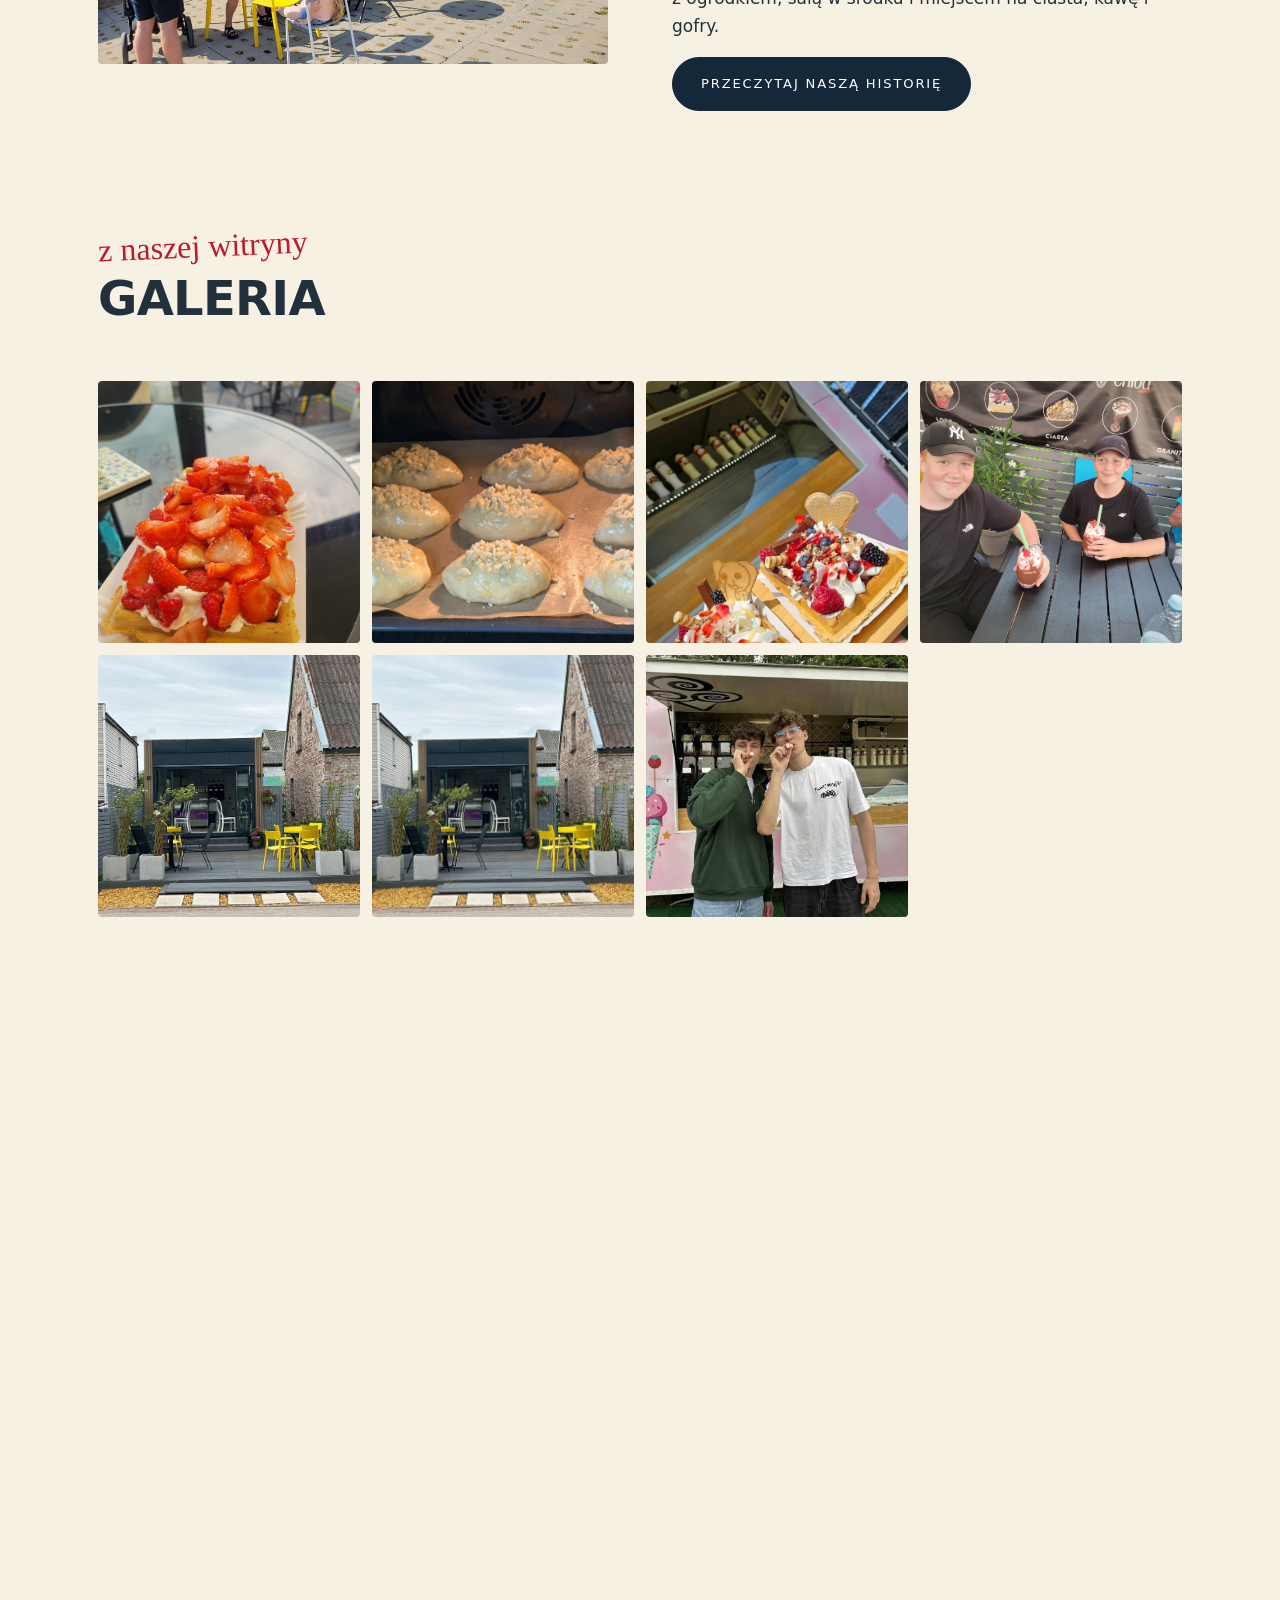
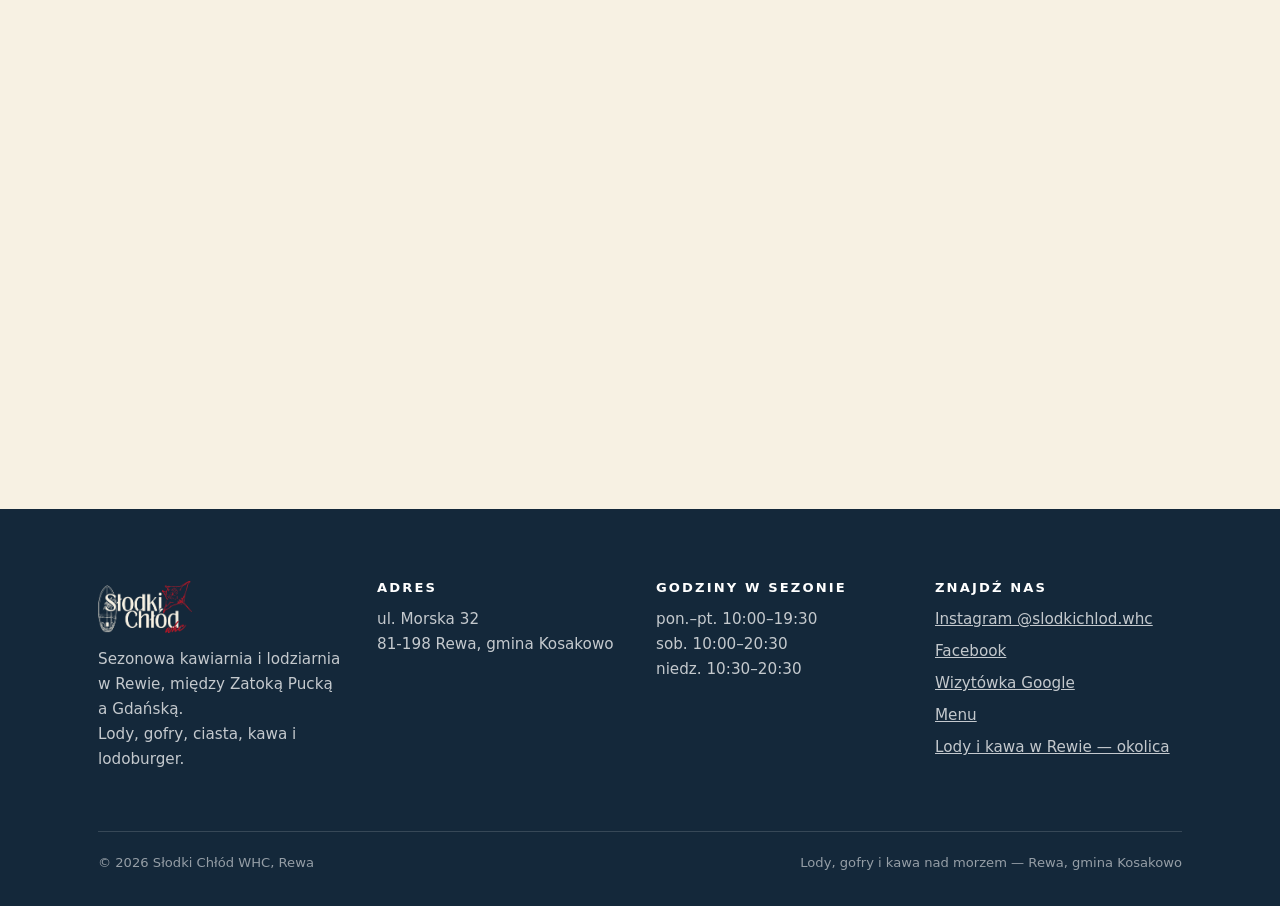
==== commit 291fb12d: "Ocena odporna na zmiany: blisko 5,0 zamiast twardego 4,9" ====
--- a/index.html
+++ b/index.html
@@ -214,7 +214,7 @@
     <span><strong>Rewa, ul. Morska 32</strong></span>
     <span><strong>Czynne sezonowo</strong></span>
     <span><strong>Ogródek i sala w środku</strong></span>
-    <span><strong>4,9 w Google</strong></span>
+    <span><strong>Blisko 5,0 w Google</strong></span>
   </div>
 </div>
 
@@ -351,11 +351,11 @@
   <div class="wrap">
     <div class="ocena reveal">
       <div>
-        <div class="ocena__nota">4,9</div>
+        <div class="ocena__nota"><span class="ocena__prefiks">blisko</span>5,0</div>
         <div class="gwiazdki" aria-hidden="true">★★★★★</div>
       </div>
       <div style="flex:1;min-width:240px">
-        <p style="margin:0"><strong>74 opinie w Google.</strong> Goście najczęściej wracają po gofry z owocami, lody i desery lodowe. Jeśli byłeś u nas, zostaw proszę opinię — to dla małej sezonowej kawiarni ogromna pomoc.</p>
+        <p style="margin:0"><strong>Ponad 70 opinii w Google.</strong> Goście najczęściej wracają po gofry z owocami, lody i desery lodowe. Jeśli byłeś u nas, zostaw proszę opinię — to dla małej sezonowej kawiarni ogromna pomoc.</p>
       </div>
       <a class="btn btn--ciemny" href="https://maps.google.com/?cid=13379716697447746030" rel="noopener">Opinie w Google</a>
     </div>
--- a/css/style.css
+++ b/css/style.css
@@ -146,6 +146,7 @@
 .ocena{display:flex;flex-wrap:wrap;align-items:center;gap:18px 28px;
   background:var(--papier);border:1px solid rgba(20,40,58,.1);border-radius:var(--r);padding:26px 28px}
 .ocena__nota{font-size:3rem;font-weight:600;line-height:1;color:var(--granat)}
+.ocena__prefiks{display:block;font-size:.85rem;font-weight:500;letter-spacing:.08em;text-transform:uppercase;opacity:.6;margin-bottom:2px}
 .gwiazdki{color:var(--czerwien);letter-spacing:.15em;font-size:1.1rem}
 
 /* FAQ */
@@ -192,6 +193,17 @@
 .os__rok{font-size:.8rem;letter-spacing:.18em;text-transform:uppercase;color:var(--stal)}
 .os__punkt h3{margin:6px 0 10px}
 .os__punkt p{color:var(--tekst-jasny);max-width:60ch;margin:0}
+.os__punkt--dalej::before{background:transparent;border:2px solid var(--czerwien);opacity:.55}
+.os__punkt--dalej{padding-bottom:6px}
+.os__kropki{display:flex;gap:7px;margin:2px 0 14px}
+.os__kropki span{width:7px;height:7px;border-radius:50%;background:var(--czerwien);opacity:.28;
+  animation:kropka 1.8s ease-in-out infinite}
+.os__kropki span:nth-child(2){animation-delay:.25s}
+.os__kropki span:nth-child(3){animation-delay:.5s}
+@keyframes kropka{0%,100%{opacity:.22;transform:translateY(0)}50%{opacity:.7;transform:translateY(-2px)}}
+
+/* kotwice pod przyklejonym naglowkiem */
+section[id]{scroll-margin-top:96px}
 
 /* ---------- Stopka ---------- */
 .stopka{background:var(--granat);color:rgba(255,255,255,.75);padding:clamp(44px,6vw,72px) 0 32px;font-size:.95rem}
